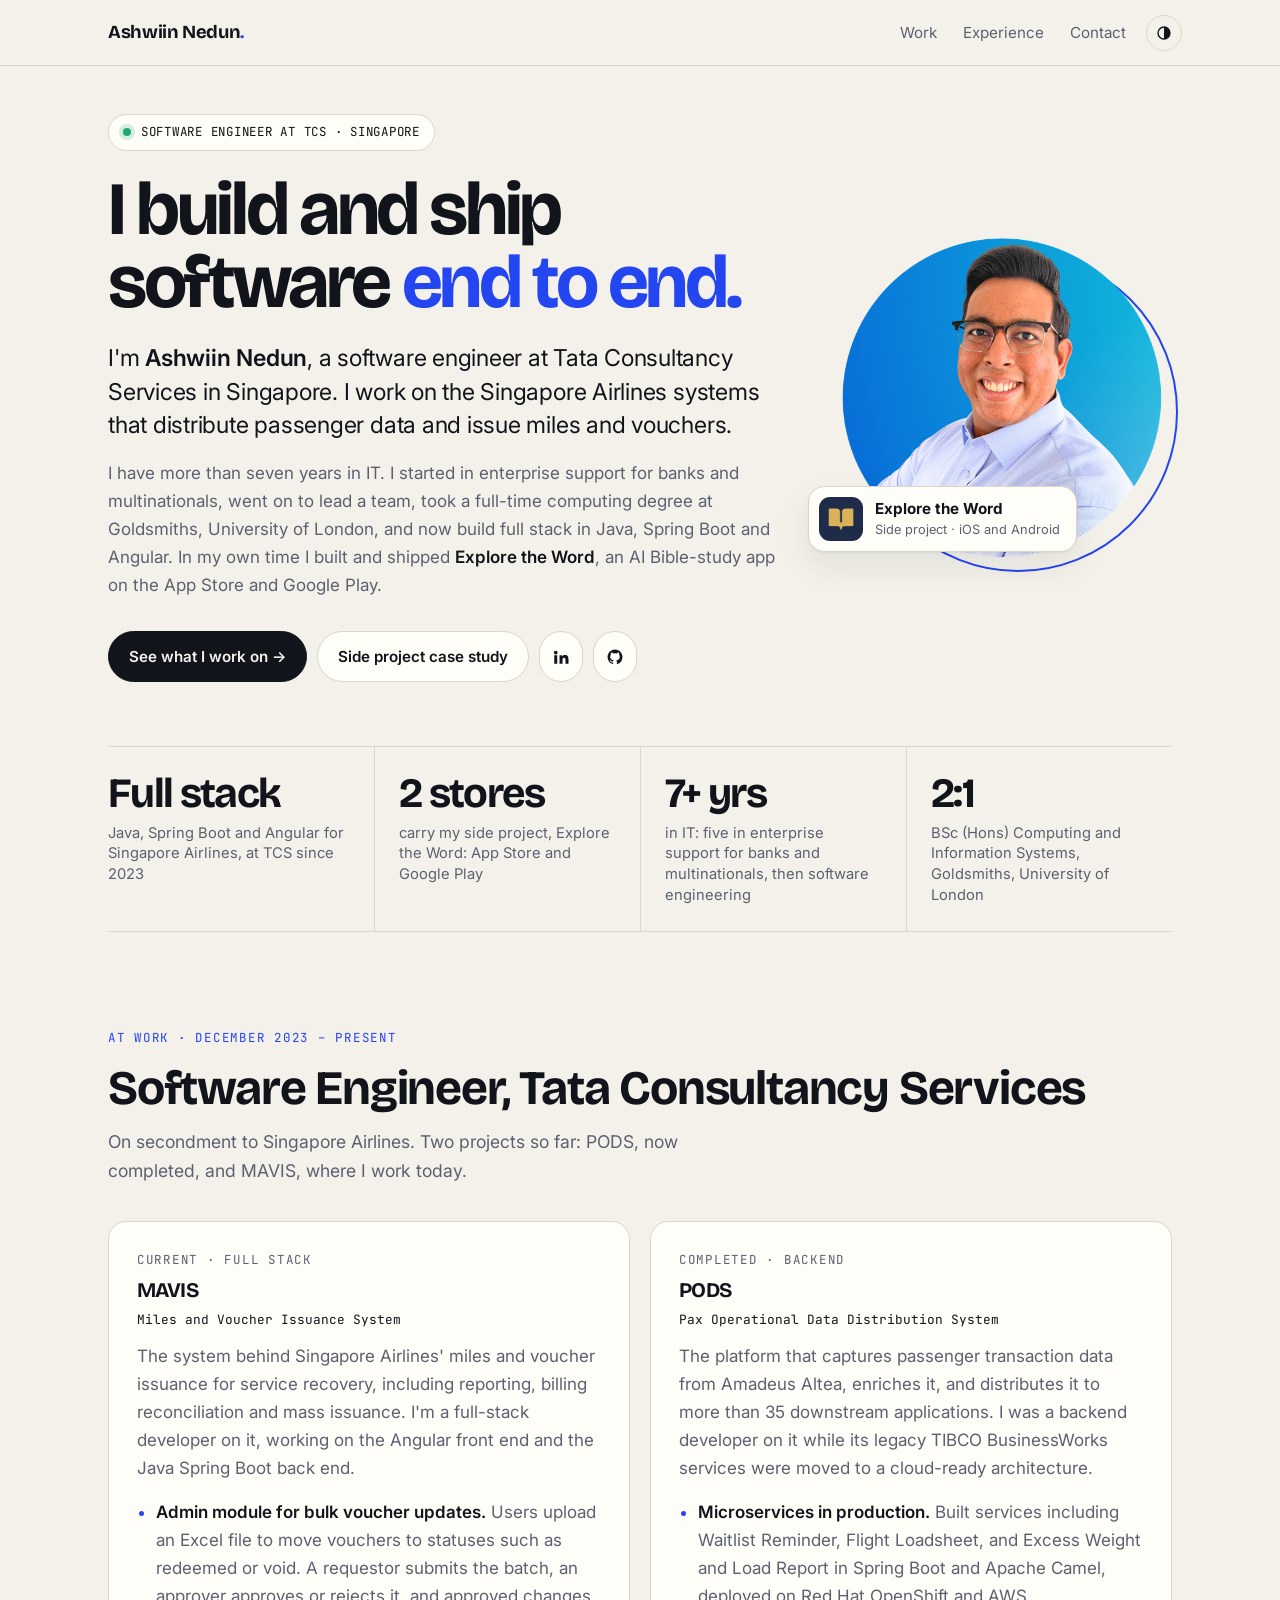
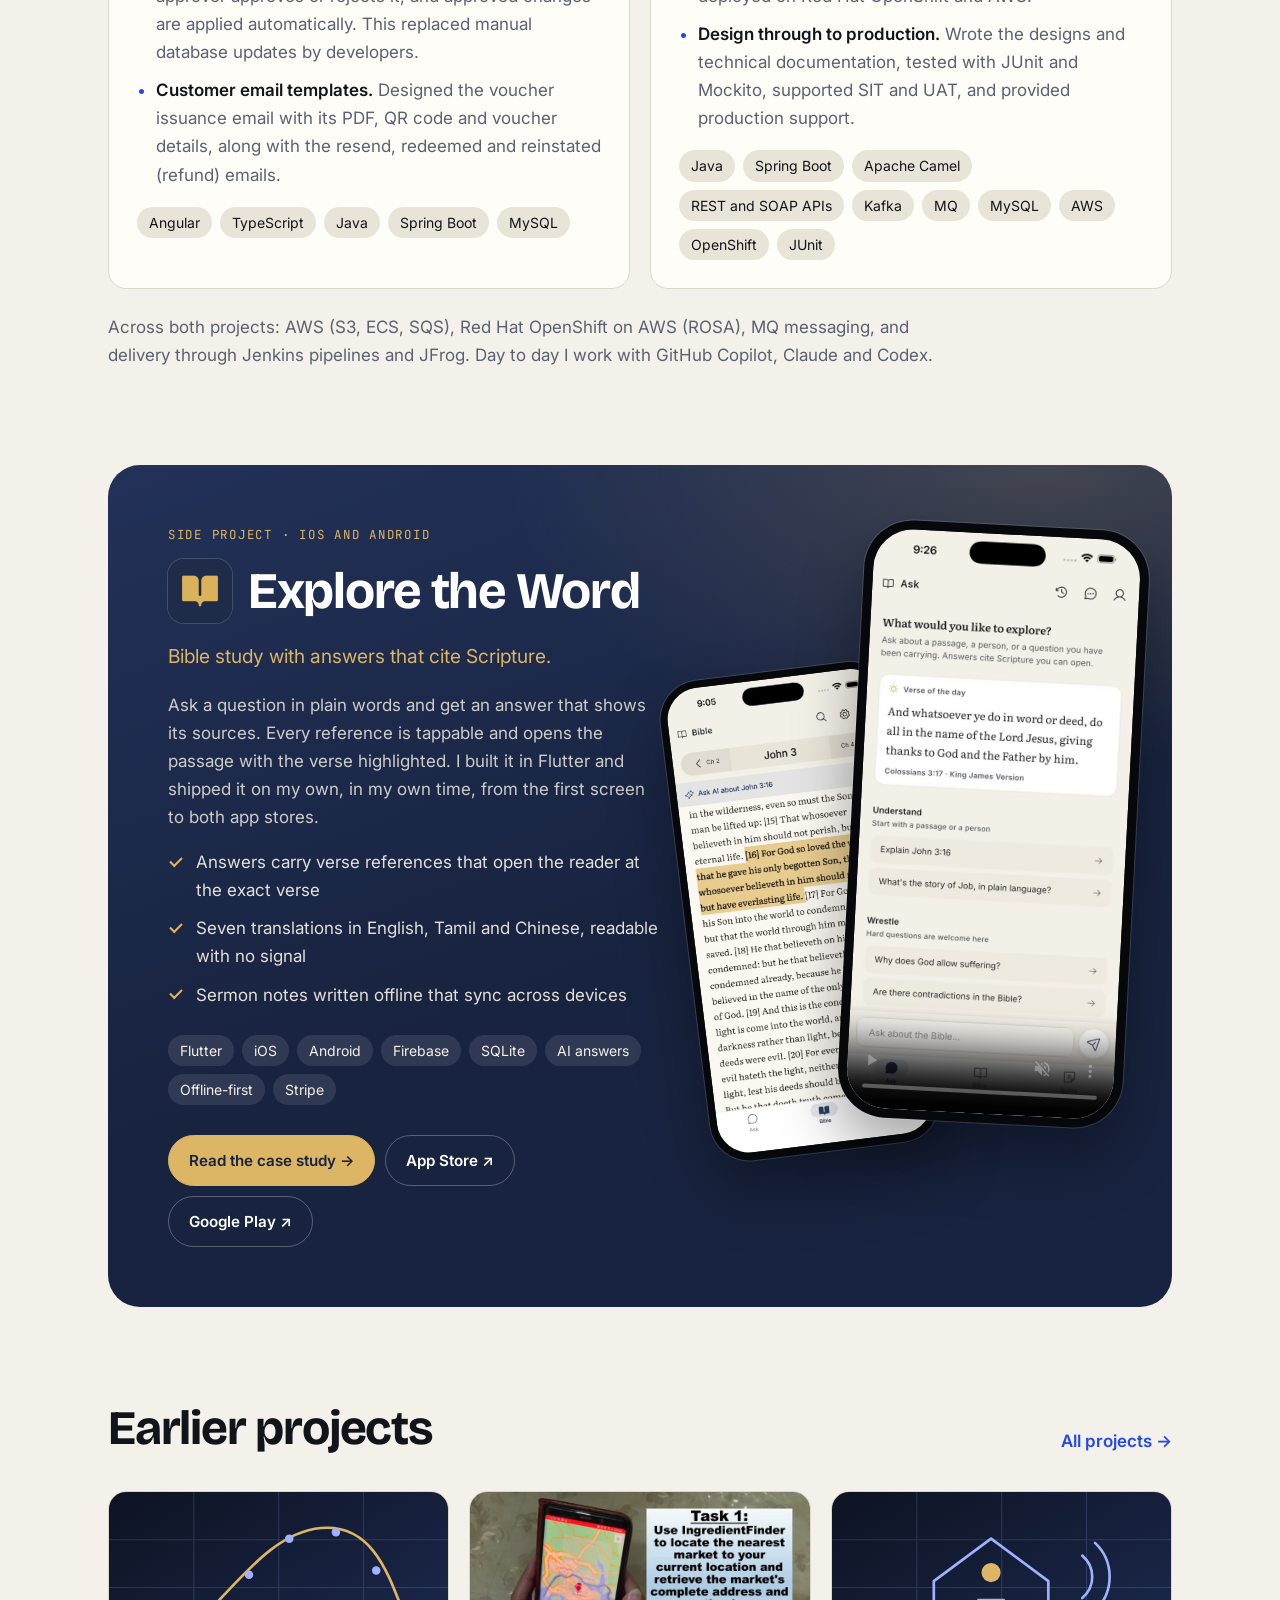
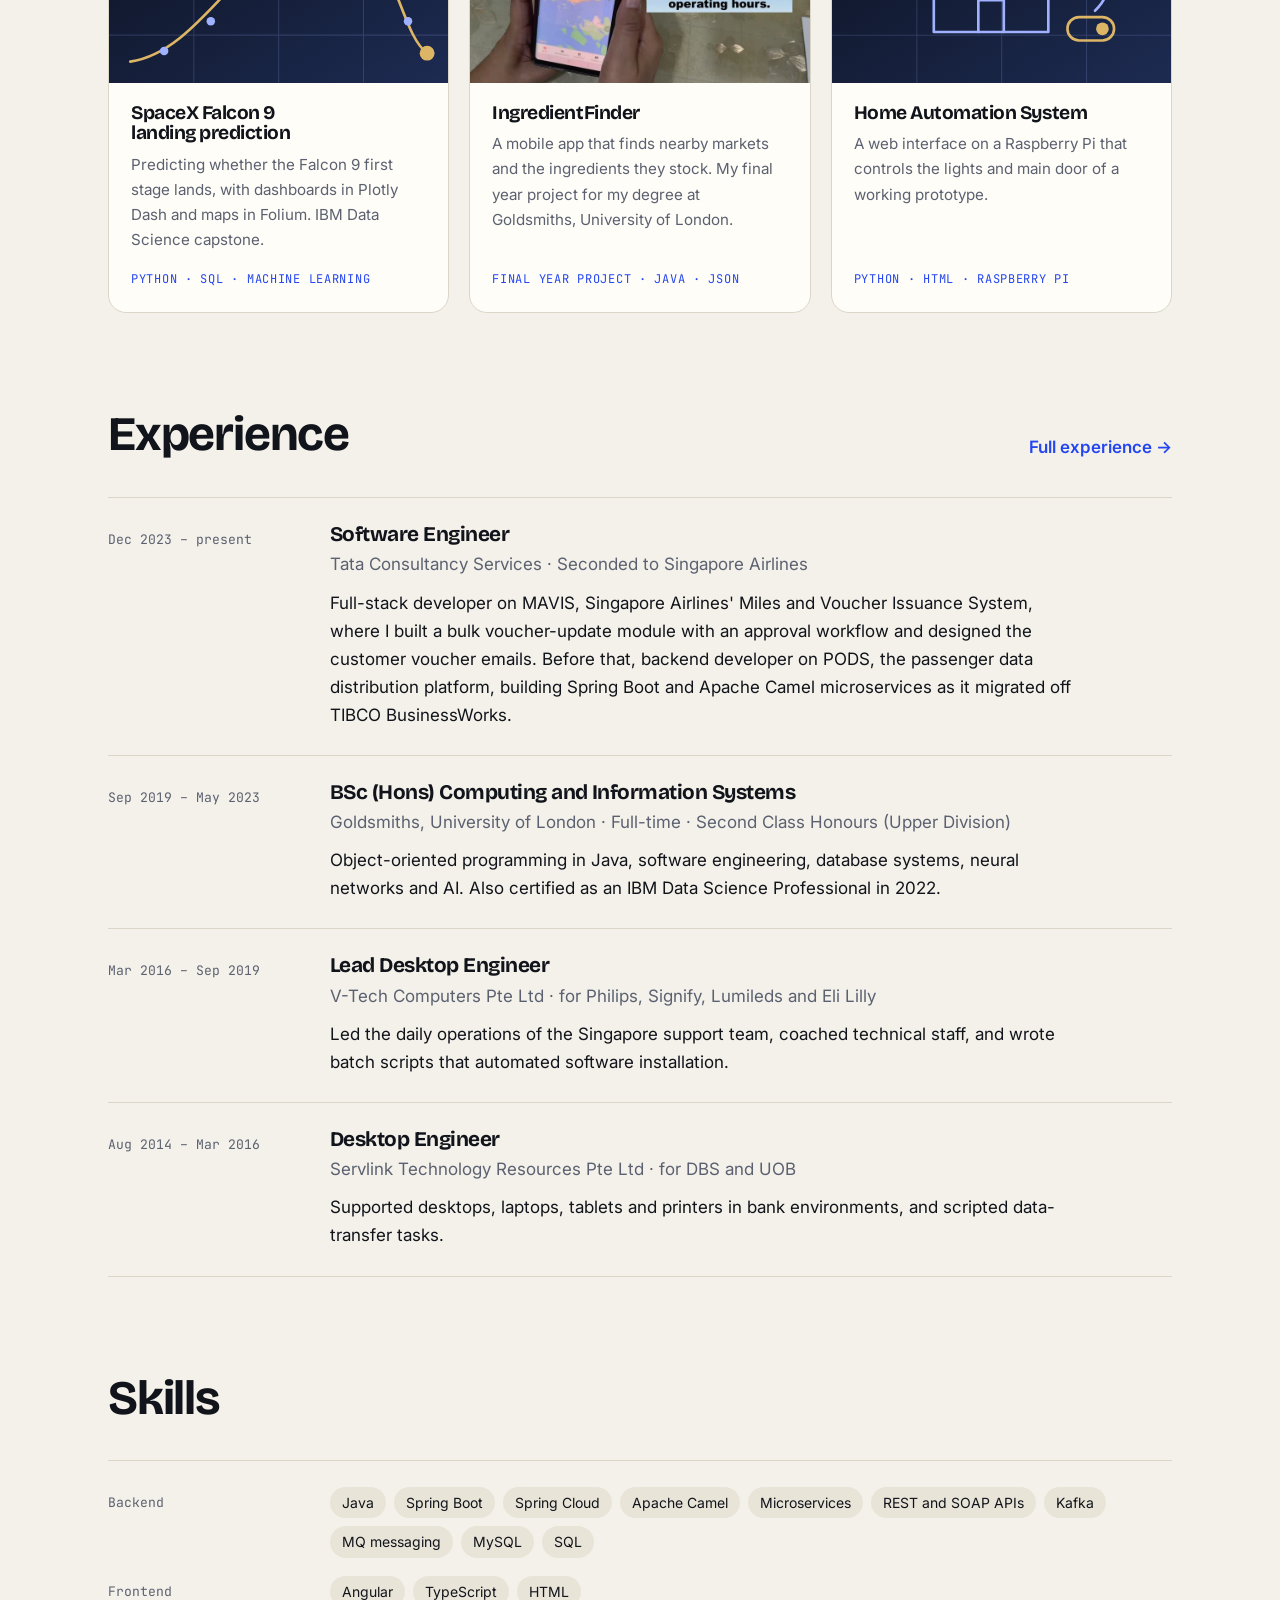
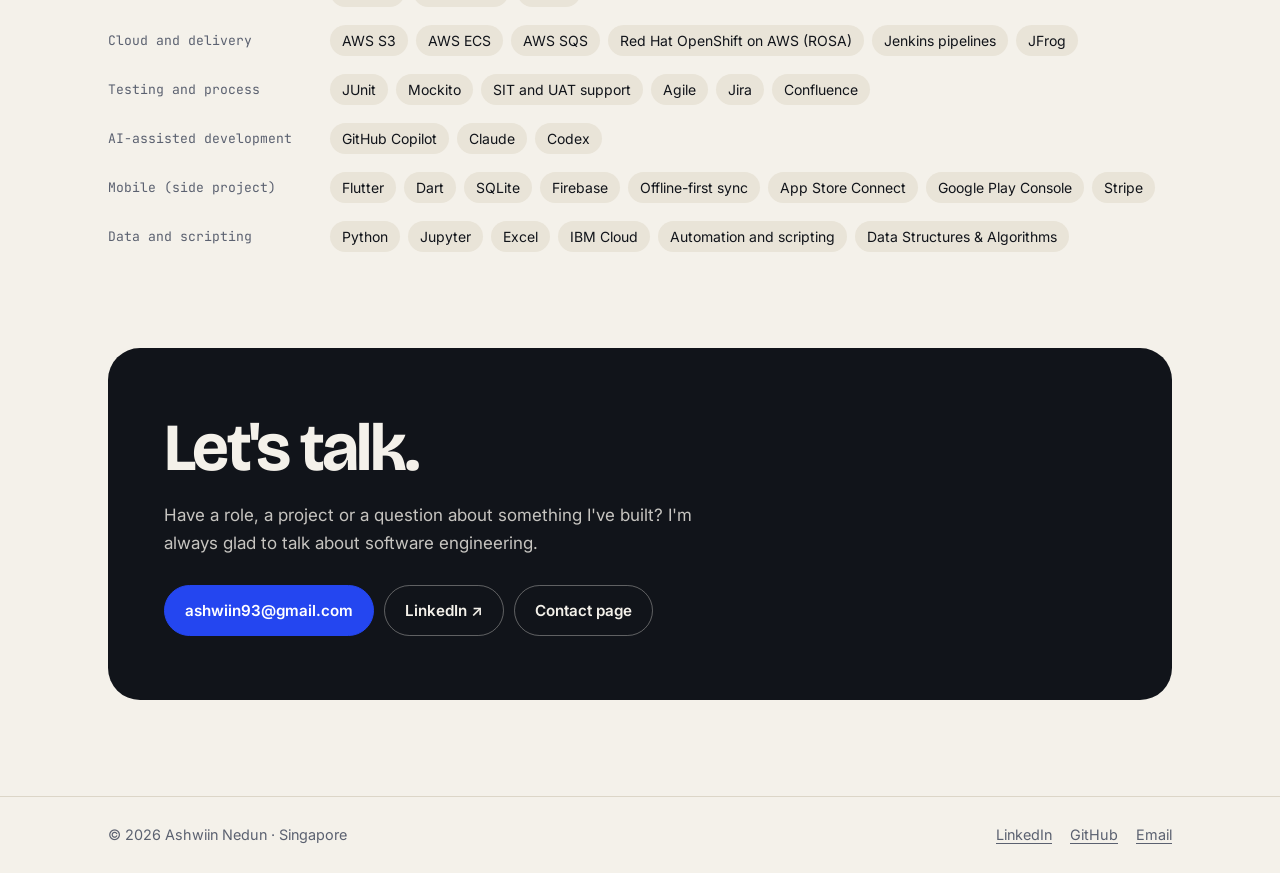
==== index.html @ ef8a7597 "Portfolio site for ashwiinnedun.com" ====
<!doctype html>
<html lang="en">
<head>
  <meta charset="utf-8">
  <meta name="viewport" content="width=device-width, initial-scale=1">
  <title>Ashwiin Nedun · Software Engineer in Singapore</title>
  <meta name="description" content="Ashwiin Nedun is a software engineer at Tata Consultancy Services building Java, Spring Boot and Angular systems for Singapore Airlines, and the creator of the Explore the Word app.">
  <link rel="canonical" href="https://www.ashwiinnedun.com/">
  <meta property="og:type" content="website">
  <meta property="og:site_name" content="Ashwiin Nedun">
  <meta property="og:title" content="Ashwiin Nedun · Software Engineer in Singapore">
  <meta property="og:description" content="Ashwiin Nedun is a software engineer at Tata Consultancy Services building Java, Spring Boot and Angular systems for Singapore Airlines, and the creator of the Explore the Word app.">
  <meta property="og:url" content="https://www.ashwiinnedun.com/">
  <meta property="og:image" content="https://www.ashwiinnedun.com/assets/ashwiin-nedun.png">
  <meta name="theme-color" content="#f4f1ea" media="(prefers-color-scheme: light)">
  <meta name="theme-color" content="#0c0e13" media="(prefers-color-scheme: dark)">
  <link rel="icon" href="/assets/favicon.svg" type="image/svg+xml">
  <script>try{var t=localStorage.getItem('theme');if(t)document.documentElement.dataset.theme=t}catch(e){}document.documentElement.classList.add('js')</script>
  <link rel="preconnect" href="https://fonts.googleapis.com">
  <link rel="preconnect" href="https://fonts.gstatic.com" crossorigin>
  <link href="https://fonts.googleapis.com/css2?family=Bricolage+Grotesque:opsz,wght@12..96,600;12..96,700&family=Inter:wght@400;500;600&family=JetBrains+Mono:wght@400;500&display=swap" rel="stylesheet">
  <link rel="stylesheet" href="/assets/style.css">
</head>
<body>
  <a class="skip" href="#main">Skip to main content</a>
  <header class="site-header">
    <div class="wrap bar">
      <a class="brand" href="/">Ashwiin Nedun<span>.</span></a>
      <nav class="site-nav" aria-label="Primary">
        <a href="/project-page/">Work</a>
        <a href="/experiences/">Experience</a>
        <a href="/contact/">Contact</a>
        <button class="theme" type="button" aria-label="Switch between light and dark theme"><svg viewBox="0 0 24 24" aria-hidden="true"><circle cx="12" cy="12" r="9" fill="none" stroke="currentColor" stroke-width="2"/><path d="M12 3a9 9 0 0 1 0 18z" fill="currentColor"/></svg></button>
      </nav>
    </div>
  </header>

  <main id="main">
    <section class="wrap hero">
      <div>
        <p class="status"><span class="dot"></span>Software Engineer at TCS · Singapore</p>
        <h1>I build and ship software <em>end to end.</em></h1>
        <p class="intro">I'm <strong>Ashwiin Nedun</strong>, a software engineer at Tata Consultancy Services in Singapore. I work on the Singapore Airlines systems that distribute passenger data and issue miles and vouchers.</p>
        <p class="intro-sub">I have more than seven years in IT. I started in enterprise support for banks and multinationals, went on to lead a team, took a full-time computing degree at Goldsmiths, University of London, and now build full stack in Java, Spring Boot and Angular. In my own time I built and shipped <strong>Explore the Word</strong>, an AI Bible-study app on the App Store and Google Play.</p>
        <div class="btn-row">
          <a class="btn primary" href="#work">See what I work on →</a>
          <a class="btn" href="/explore-the-word/">Side project case study</a>
          <a class="btn icon" href="https://www.linkedin.com/in/ashwiin-nedun/" rel="me noopener" aria-label="LinkedIn"><svg viewBox="0 0 24 24" fill="currentColor" aria-hidden="true"><path d="M4.98 3.5a2.5 2.5 0 1 1 0 5 2.5 2.5 0 0 1 0-5zM3 9.75h4v11.25H3V9.75zm6.5 0h3.8v1.6h.06c.53-1 1.83-1.9 3.76-1.9 4.02 0 4.88 2.5 4.88 5.9V21h-4v-5c0-1.3-.03-2.9-1.85-2.9-1.85 0-2.15 1.4-2.15 2.8V21h-4V9.75z"/></svg></a>
          <a class="btn icon" href="https://github.com/Ashwiin" rel="me noopener" aria-label="GitHub"><svg viewBox="0 0 24 24" fill="currentColor" aria-hidden="true"><path d="M12 2a10 10 0 0 0-3.16 19.49c.5.09.68-.22.68-.48v-1.7c-2.78.6-3.37-1.34-3.37-1.34-.46-1.16-1.11-1.47-1.11-1.47-.91-.62.07-.6.07-.6 1 .07 1.53 1.03 1.53 1.03.9 1.52 2.34 1.08 2.91.83.09-.65.35-1.09.63-1.34-2.22-.25-4.56-1.11-4.56-4.94 0-1.09.39-1.98 1.03-2.68-.1-.25-.45-1.27.1-2.64 0 0 .84-.27 2.75 1.02a9.5 9.5 0 0 1 5 0c1.91-1.29 2.75-1.02 2.75-1.02.55 1.37.2 2.39.1 2.64.64.7 1.03 1.59 1.03 2.68 0 3.84-2.34 4.68-4.57 4.93.36.31.68.92.68 1.85v2.75c0 .27.18.58.69.48A10 10 0 0 0 12 2z"/></svg></a>
        </div>
      </div>
      <div class="hero-art">
        <div class="ring"><img class="portrait" src="/assets/ashwiin-nedun.png" width="520" height="520" alt="Portrait of Ashwiin Nedun"></div>
        <a class="float-card" href="/explore-the-word/">
          <img src="/assets/etw/icon.jpg" width="256" height="256" alt="">
          <span><b>Explore the Word</b><small>Side project · iOS and Android</small></span>
        </a>
      </div>
    </section>

    <div class="wrap">
      <ul class="facts reveal">
        <li><b>Full stack</b><span>Java, Spring Boot and Angular for Singapore Airlines, at TCS since 2023</span></li>
        <li><b>2 stores</b><span>carry my side project, Explore the Word: App Store and Google Play</span></li>
        <li><b>7+ yrs</b><span>in IT: five in enterprise support for banks and multinationals, then software engineering</span></li>
        <li><b>2:1</b><span>BSc (Hons) Computing and Information Systems, Goldsmiths, University of London</span></li>
      </ul>
    </div>

    <section class="wrap section" id="work">
      <div class="section-head">
        <div>
          <p class="eyebrow">At work · December 2023 – present</p>
          <h2>Software Engineer, Tata Consultancy Services</h2>
          <p class="section-sub">On secondment to Singapore Airlines. Two projects so far: PODS, now completed, and MAVIS, where I work today.</p>
        </div>
      </div>
      <div class="decisions">
        <article class="decision reveal">
          <p class="eyebrow">Current · Full stack</p>
          <h3>MAVIS</h3>
          <p class="expand">Miles and Voucher Issuance System</p>
          <p>The system behind Singapore Airlines' miles and voucher issuance for service recovery, including reporting, billing reconciliation and mass issuance. I'm a full-stack developer on it, working on the Angular front end and the Java Spring Boot back end.</p>
          <ul class="built">
            <li><strong>Admin module for bulk voucher updates.</strong> Users upload an Excel file to move vouchers to statuses such as redeemed or void. A requestor submits the batch, an approver approves or rejects it, and approved changes are applied automatically. This replaced manual database updates by developers.</li>
            <li><strong>Customer email templates.</strong> Designed the voucher issuance email with its PDF, QR code and voucher details, along with the resend, redeemed and reinstated (refund) emails.</li>
          </ul>
          <ul class="chips"><li>Angular</li><li>TypeScript</li><li>Java</li><li>Spring Boot</li><li>MySQL</li></ul>
        </article>
        <article class="decision reveal">
          <p class="eyebrow">Completed · Backend</p>
          <h3>PODS</h3>
          <p class="expand">Pax Operational Data Distribution System</p>
          <p>The platform that captures passenger transaction data from Amadeus Altea, enriches it, and distributes it to more than 35 downstream applications. I was a backend developer on it while its legacy TIBCO BusinessWorks services were moved to a cloud-ready architecture.</p>
          <ul class="built">
            <li><strong>Microservices in production.</strong> Built services including Waitlist Reminder, Flight Loadsheet, and Excess Weight and Load Report in Spring Boot and Apache Camel, deployed on Red Hat OpenShift and AWS.</li>
            <li><strong>Design through to production.</strong> Wrote the designs and technical documentation, tested with JUnit and Mockito, supported SIT and UAT, and provided production support.</li>
          </ul>
          <ul class="chips"><li>Java</li><li>Spring Boot</li><li>Apache Camel</li><li>REST and SOAP APIs</li><li>Kafka</li><li>MQ</li><li>MySQL</li><li>AWS</li><li>OpenShift</li><li>JUnit</li></ul>
        </article>
      </div>
      <p class="work-note reveal">Across both projects: AWS (S3, ECS, SQS), Red Hat OpenShift on AWS (ROSA), MQ messaging, and delivery through Jenkins pipelines and JFrog. Day to day I work with GitHub Copilot, Claude and Codex.</p>
    </section>

    <section class="wrap section" id="featured">
      <div class="feature tall reveal">
        <div class="feature-copy">
          <p class="eyebrow">Side project · iOS and Android</p>
          <div class="app-id">
            <img src="/assets/etw/icon.jpg" width="256" height="256" alt="Explore the Word app icon">
            <h2>Explore the Word</h2>
          </div>
          <p class="tagline">Bible study with answers that cite Scripture.</p>
          <p>Ask a question in plain words and get an answer that shows its sources. Every reference is tappable and opens the passage with the verse highlighted. I built it in Flutter and shipped it on my own, in my own time, from the first screen to both app stores.</p>
          <ul class="ticks">
            <li>Answers carry verse references that open the reader at the exact verse</li>
            <li>Seven translations in English, Tamil and Chinese, readable with no signal</li>
            <li>Sermon notes written offline that sync across devices</li>
          </ul>
          <ul class="chips">
            <li>Flutter</li>
            <li>iOS</li>
            <li>Android</li>
            <li>Firebase</li>
            <li>SQLite</li>
            <li>AI answers</li>
            <li>Offline-first</li>
            <li>Stripe</li>
          </ul>
          <div class="btn-row">
            <a class="btn primary" href="/explore-the-word/">Read the case study →</a>
            <a class="btn" href="https://apps.apple.com/sg/app/explore-the-word/id6757080870" rel="noopener">App Store ↗</a>
            <a class="btn" href="https://play.google.com/store/apps/details?id=com.ashwiin.exploretheword" rel="noopener">Google Play ↗</a>
          </div>
        </div>
        <div class="phones">
          <div class="phone back"><img src="/assets/etw/screen-reader.webp" width="600" height="1304" loading="lazy" alt="The Bible reader open at John 3 with verse 16 highlighted"></div>
          <div class="phone front"><video data-auto muted loop playsinline preload="metadata" poster="/assets/etw/demo-poster.jpg" width="960" height="2086" aria-label="Screen recording: asking a question in Explore the Word and opening a cited verse"><source src="/assets/etw/app-demo.mp4" type="video/mp4"></video></div>
        </div>
      </div>
    </section>

    <section class="wrap section" id="projects">
      <div class="section-head">
        <h2>Earlier projects</h2>
        <a class="more" href="/project-page/">All projects →</a>
      </div>
      <div class="cards">
        <a class="card reveal" href="/project-page/#spacex-falcon-9">
          <div class="thumb plot">
            <svg viewBox="0 0 320 180" preserveAspectRatio="xMidYMid slice" aria-hidden="true">
              <g stroke="currentColor" stroke-opacity=".18"><path d="M0 45h320M0 90h320M0 135h320M80 0v180M160 0v180M240 0v180"/></g>
              <path d="M20 160C90 150 130 40 200 34s70 96 100 118" fill="none" stroke="#dcb565" stroke-width="2.5" stroke-linecap="round"/>
              <g fill="currentColor"><circle cx="52" cy="150" r="4"/><circle cx="96" cy="122" r="4"/><circle cx="132" cy="78" r="4"/><circle cx="170" cy="44" r="4"/><circle cx="214" cy="38" r="4"/><circle cx="252" cy="74" r="4"/><circle cx="282" cy="122" r="4"/></g>
              <circle cx="300" cy="152" r="7" fill="#dcb565"/>
            </svg>
          </div>
          <div class="card-body">
            <h3>SpaceX Falcon 9 landing prediction</h3>
            <p>Predicting whether the Falcon 9 first stage lands, with dashboards in Plotly Dash and maps in Folium. IBM Data Science capstone.</p>
            <span class="tags">Python · SQL · Machine learning</span>
          </div>
        </a>
        <a class="card reveal" href="/project-page/#ingredientfinder">
          <div class="thumb"><img src="/assets/projects/ingredientfinder.jpg" width="800" height="450" loading="lazy" alt="A hand holding a phone running IngredientFinder, showing a map with a market pin"></div>
          <div class="card-body">
            <h3>IngredientFinder</h3>
            <p>A mobile app that finds nearby markets and the ingredients they stock. My final year project for my degree at Goldsmiths, University of London.</p>
            <span class="tags">Final year project · Java · JSON</span>
          </div>
        </a>
        <a class="card reveal" href="/project-page/#home-automation">
          <div class="thumb plot">
            <svg viewBox="0 0 320 180" preserveAspectRatio="xMidYMid slice" aria-hidden="true">
              <g stroke="currentColor" stroke-opacity=".18"><path d="M0 45h320M0 90h320M0 135h320M80 0v180M160 0v180M240 0v180"/></g>
              <g fill="none" stroke="currentColor" stroke-width="2.5" stroke-linejoin="round" stroke-linecap="round">
                <path d="M96 132V84l54-40 54 40v48z"/>
                <path d="M138 132v-30h24v30"/>
                <path d="M236 60a26 26 0 0 1 0 40M248 48a44 44 0 0 1 0 64"/>
              </g>
              <circle cx="150" cy="76" r="9" fill="#dcb565"/>
              <rect x="222" y="118" width="44" height="22" rx="11" fill="none" stroke="#dcb565" stroke-width="2.5"/>
              <circle cx="255" cy="129" r="6" fill="#dcb565"/>
            </svg>
          </div>
          <div class="card-body">
            <h3>Home Automation System</h3>
            <p>A web interface on a Raspberry Pi that controls the lights and main door of a working prototype.</p>
            <span class="tags">Python · HTML · Raspberry Pi</span>
          </div>
        </a>
      </div>
    </section>

    <section class="wrap section" id="experience">
      <div class="section-head">
        <h2>Experience</h2>
        <a class="more" href="/experiences/">Full experience →</a>
      </div>
      <div class="timeline">
        <article class="row reveal">
          <p class="when">Dec 2023 – present</p>
          <div>
            <h3>Software Engineer</h3>
            <p class="org">Tata Consultancy Services · Seconded to Singapore Airlines</p>
            <p class="sum">Full-stack developer on MAVIS, Singapore Airlines' Miles and Voucher Issuance System, where I built a bulk voucher-update module with an approval workflow and designed the customer voucher emails. Before that, backend developer on PODS, the passenger data distribution platform, building Spring Boot and Apache Camel microservices as it migrated off TIBCO BusinessWorks.</p>
          </div>
        </article>
        <article class="row reveal">
          <p class="when">Sep 2019 – May 2023</p>
          <div>
            <h3>BSc (Hons) Computing and Information Systems</h3>
            <p class="org">Goldsmiths, University of London · Full-time · Second Class Honours (Upper Division)</p>
            <p class="sum">Object-oriented programming in Java, software engineering, database systems, neural networks and AI. Also certified as an IBM Data Science Professional in 2022.</p>
          </div>
        </article>
        <article class="row reveal">
          <p class="when">Mar 2016 – Sep 2019</p>
          <div>
            <h3>Lead Desktop Engineer</h3>
            <p class="org">V-Tech Computers Pte Ltd · for Philips, Signify, Lumileds and Eli Lilly</p>
            <p class="sum">Led the daily operations of the Singapore support team, coached technical staff, and wrote batch scripts that automated software installation.</p>
          </div>
        </article>
        <article class="row reveal">
          <p class="when">Aug 2014 – Mar 2016</p>
          <div>
            <h3>Desktop Engineer</h3>
            <p class="org">Servlink Technology Resources Pte Ltd · for DBS and UOB</p>
            <p class="sum">Supported desktops, laptops, tablets and printers in bank environments, and scripted data-transfer tasks.</p>
          </div>
        </article>
      </div>
    </section>

    <section class="wrap section" id="skills">
      <div class="section-head">
        <h2>Skills</h2>
      </div>
      <dl class="skill-rows reveal">
        <dt>Backend</dt>
        <dd><ul class="chips"><li>Java</li><li>Spring Boot</li><li>Spring Cloud</li><li>Apache Camel</li><li>Microservices</li><li>REST and SOAP APIs</li><li>Kafka</li><li>MQ messaging</li><li>MySQL</li><li>SQL</li></ul></dd>
        <dt>Frontend</dt>
        <dd><ul class="chips"><li>Angular</li><li>TypeScript</li><li>HTML</li></ul></dd>
        <dt>Cloud and delivery</dt>
        <dd><ul class="chips"><li>AWS S3</li><li>AWS ECS</li><li>AWS SQS</li><li>Red Hat OpenShift on AWS (ROSA)</li><li>Jenkins pipelines</li><li>JFrog</li></ul></dd>
        <dt>Testing and process</dt>
        <dd><ul class="chips"><li>JUnit</li><li>Mockito</li><li>SIT and UAT support</li><li>Agile</li><li>Jira</li><li>Confluence</li></ul></dd>
        <dt>AI-assisted development</dt>
        <dd><ul class="chips"><li>GitHub Copilot</li><li>Claude</li><li>Codex</li></ul></dd>
        <dt>Mobile (side project)</dt>
        <dd><ul class="chips"><li>Flutter</li><li>Dart</li><li>SQLite</li><li>Firebase</li><li>Offline-first sync</li><li>App Store Connect</li><li>Google Play Console</li><li>Stripe</li></ul></dd>
        <dt>Data and scripting</dt>
        <dd><ul class="chips"><li>Python</li><li>Jupyter</li><li>Excel</li><li>IBM Cloud</li><li>Automation and scripting</li><li>Data Structures &amp; Algorithms</li></ul></dd>
      </dl>
    </section>

    <div class="wrap">
      <section class="cta reveal">
        <h2>Let's talk.</h2>
        <p>Have a role, a project or a question about something I've built? I'm always glad to talk about software engineering.</p>
        <div class="btn-row">
          <a class="btn primary" href="mailto:ashwiin93@gmail.com">ashwiin93@gmail.com</a>
          <a class="btn" href="https://www.linkedin.com/in/ashwiin-nedun/" rel="me noopener">LinkedIn ↗</a>
          <a class="btn" href="/contact/">Contact page</a>
        </div>
      </section>
    </div>
  </main>

  <footer class="site-footer">
    <div class="wrap">
      <span>© 2026 Ashwiin Nedun · Singapore</span>
      <nav aria-label="Elsewhere">
        <a href="https://www.linkedin.com/in/ashwiin-nedun/" rel="me noopener">LinkedIn</a>
        <a href="https://github.com/Ashwiin" rel="me noopener">GitHub</a>
        <a href="mailto:ashwiin93@gmail.com">Email</a>
      </nav>
    </div>
  </footer>
  <script src="/assets/site.js" defer></script>
</body>
</html>
---- assets/style.css ----
/* Tokens ------------------------------------------------------------ */

:root {
  --bg: #f4f1ea;
  --surface: #fffdf8;
  --ink: #11141a;
  --muted: #5b6170;
  --line: #dcd6c8;
  --accent: #2446f0;
  --accent-ink: #ffffff;
  --chip: #e9e4d8;
  --shadow: 0 1px 2px rgba(17, 20, 26, 0.05), 0 14px 34px rgba(17, 20, 26, 0.08);
  --etw-navy: #18233f;
  --etw-navy-2: #223158;
  --etw-gold: #dcb565;
  --radius: 18px;
  --wrap: 1120px;
  --display: "Bricolage Grotesque", "Inter", system-ui, sans-serif;
  --sans: "Inter", system-ui, -apple-system, "Segoe UI", Roboto, sans-serif;
  --mono: "JetBrains Mono", ui-monospace, SFMono-Regular, Menlo, monospace;
  color-scheme: light;
}

@media (prefers-color-scheme: dark) {
  :root:not([data-theme="light"]) {
    --bg: #0c0e13;
    --surface: #151821;
    --ink: #f1eee6;
    --muted: #a0a6b4;
    --line: #262b38;
    --accent: #8fa2ff;
    --accent-ink: #0b0e17;
    --chip: #1c202b;
    --shadow: 0 0 0 1px rgba(255, 255, 255, 0.03);
    --etw-navy: #141d35;
    color-scheme: dark;
  }
}

:root[data-theme="dark"] {
  --bg: #0c0e13;
  --surface: #151821;
  --ink: #f1eee6;
  --muted: #a0a6b4;
  --line: #262b38;
  --accent: #8fa2ff;
  --accent-ink: #0b0e17;
  --chip: #1c202b;
  --shadow: 0 0 0 1px rgba(255, 255, 255, 0.03);
  --etw-navy: #141d35;
  color-scheme: dark;
}

/* Base -------------------------------------------------------------- */

*,
*::before,
*::after {
  box-sizing: border-box;
}

html {
  -webkit-text-size-adjust: 100%;
  scroll-behavior: smooth;
  scroll-padding-top: 88px;
}

body {
  margin: 0;
  background: var(--bg);
  color: var(--ink);
  font-family: var(--sans);
  font-size: 1.0625rem;
  line-height: 1.65;
  min-height: 100vh;
  display: flex;
  flex-direction: column;
  overflow-x: clip;
}

main {
  flex: 1;
}

img,
video {
  max-width: 100%;
  height: auto;
  display: block;
}

a {
  color: var(--accent);
  text-underline-offset: 3px;
}

:focus-visible {
  outline: 2px solid var(--accent);
  outline-offset: 3px;
  border-radius: 4px;
}

h1,
h2,
h3 {
  font-family: var(--display);
  line-height: 1.08;
  margin: 0;
  letter-spacing: -0.025em;
  text-wrap: balance;
}

p {
  margin: 0 0 1em;
}

ul {
  margin: 0;
}

.wrap {
  width: 100%;
  max-width: var(--wrap);
  margin: 0 auto;
  padding: 0 28px;
}

.skip {
  position: absolute;
  left: -9999px;
}

.skip:focus {
  left: 16px;
  top: 16px;
  z-index: 20;
  background: var(--surface);
  padding: 8px 12px;
  border-radius: 8px;
}

.eyebrow {
  font-family: var(--mono);
  font-size: 0.78rem;
  letter-spacing: 0.14em;
  text-transform: uppercase;
  color: var(--accent);
  margin: 0 0 14px;
}

.muted {
  color: var(--muted);
}

/* Header ------------------------------------------------------------ */

.site-header {
  position: sticky;
  top: 0;
  z-index: 10;
  background: color-mix(in srgb, var(--bg) 86%, transparent);
  backdrop-filter: blur(12px);
  -webkit-backdrop-filter: blur(12px);
  border-bottom: 1px solid var(--line);
}

.bar {
  display: flex;
  flex-wrap: wrap;
  align-items: center;
  justify-content: space-between;
  gap: 4px 24px;
  padding-top: 14px;
  padding-bottom: 14px;
}

.brand {
  font-family: var(--display);
  font-weight: 700;
  font-size: 1.15rem;
  letter-spacing: -0.02em;
  color: var(--ink);
  text-decoration: none;
}

.brand span {
  color: var(--accent);
}

.site-nav {
  display: flex;
  align-items: center;
  gap: 2px;
  margin: 0 -10px;
}

.site-nav a {
  padding: 6px 12px;
  border-radius: 999px;
  font-size: 0.95rem;
  color: var(--muted);
  text-decoration: none;
}

.site-nav a:hover {
  color: var(--ink);
  background: var(--chip);
}

.site-nav a[aria-current="page"] {
  color: var(--ink);
  font-weight: 600;
  background: var(--chip);
}

.theme {
  display: none;
  width: 36px;
  height: 36px;
  margin-left: 6px;
  border: 1px solid var(--line);
  border-radius: 50%;
  background: transparent;
  color: var(--ink);
  cursor: pointer;
  align-items: center;
  justify-content: center;
}

.js .theme {
  display: inline-flex;
}

.theme:hover {
  border-color: var(--accent);
}

.theme svg {
  width: 16px;
  height: 16px;
}

/* Buttons and chips -------------------------------------------------- */

.btn-row {
  display: flex;
  flex-wrap: wrap;
  gap: 10px;
}

.btn {
  display: inline-flex;
  align-items: center;
  gap: 8px;
  padding: 12px 20px;
  border-radius: 999px;
  border: 1px solid var(--line);
  background: var(--surface);
  color: var(--ink);
  font-weight: 600;
  font-size: 0.95rem;
  text-decoration: none;
  transition: transform 0.15s, border-color 0.15s, background 0.15s;
}

.btn:hover {
  border-color: var(--ink);
  transform: translateY(-2px);
}

.btn.primary {
  background: var(--ink);
  border-color: var(--ink);
  color: var(--bg);
}

.btn.primary:hover {
  background: var(--accent);
  border-color: var(--accent);
  color: var(--accent-ink);
}

.btn.icon {
  padding: 12px;
}

.btn svg {
  width: 18px;
  height: 18px;
  flex: none;
}

.chips {
  display: flex;
  flex-wrap: wrap;
  gap: 8px;
  list-style: none;
  padding: 0;
  margin: 0;
}

.chips li {
  background: var(--chip);
  border-radius: 999px;
  padding: 4px 12px;
  font-size: 0.875rem;
}

/* Reveal on scroll (only when JS is on) ------------------------------- */

.js .reveal {
  opacity: 0;
  transform: translateY(18px);
  transition: opacity 0.6s ease, transform 0.6s ease;
}

.js .reveal.in {
  opacity: 1;
  transform: none;
}

/* Phone frame ---------------------------------------------------------- */

.phone {
  --w: 250px;
  width: var(--w);
  flex: none;
  padding: calc(var(--w) * 0.032);
  border-radius: calc(var(--w) * 0.17);
  background: #07080b;
  box-shadow: 0 0 0 1px rgba(255, 255, 255, 0.14), 0 30px 60px rgba(0, 0, 0, 0.35);
}

.phone img,
.phone video {
  width: 100%;
  aspect-ratio: 990 / 2152;
  object-fit: cover;
  border-radius: calc(var(--w) * 0.14);
  background: #f4f1ea;
}

/* Home: hero ----------------------------------------------------------- */

.hero {
  display: grid;
  grid-template-columns: minmax(0, 1fr) 340px;
  gap: 56px;
  align-items: center;
  padding-top: 48px;
  padding-bottom: 64px;
}

.status {
  display: inline-flex;
  align-items: center;
  gap: 10px;
  font-family: var(--mono);
  font-size: 0.78rem;
  letter-spacing: 0.06em;
  text-transform: uppercase;
  padding: 7px 14px;
  border: 1px solid var(--line);
  border-radius: 999px;
  background: var(--surface);
  margin: 0 0 22px;
}

.status .dot {
  width: 8px;
  height: 8px;
  flex: none;
  border-radius: 50%;
  background: #1fa971;
  box-shadow: 0 0 0 4px rgba(31, 169, 113, 0.2);
}

.hero h1 {
  font-size: clamp(2.6rem, 6.6vw, 4.7rem);
  font-weight: 700;
  letter-spacing: -0.045em;
  line-height: 0.98;
  margin-bottom: 22px;
}

.hero h1 em {
  font-style: normal;
  color: var(--accent);
}

.lede {
  font-size: 1.15rem;
  color: var(--muted);
  max-width: 58ch;
  margin-bottom: 32px;
}

.lede strong {
  color: var(--ink);
  font-weight: 600;
}

.intro {
  font-size: clamp(1.2rem, 2.1vw, 1.45rem);
  line-height: 1.45;
  letter-spacing: -0.01em;
  max-width: 34em;
  margin-bottom: 16px;
}

.intro-sub {
  color: var(--muted);
  max-width: 62ch;
  margin-bottom: 32px;
}

.intro strong,
.intro-sub strong {
  color: var(--ink);
  font-weight: 600;
}

.hero-art {
  position: relative;
  justify-self: center;
  width: 320px;
  max-width: 100%;
}

.ring {
  position: relative;
}

.ring::before {
  content: "";
  position: absolute;
  inset: 0;
  border: 2px solid var(--accent);
  border-radius: 50%;
  transform: translate(16px, 14px);
}

.portrait {
  position: relative;
  width: 100%;
  border-radius: 50%;
}

.float-card {
  position: absolute;
  left: -34px;
  bottom: 6px;
  display: flex;
  align-items: center;
  gap: 12px;
  padding: 10px 16px 10px 10px;
  background: var(--surface);
  border: 1px solid var(--line);
  border-radius: 16px;
  box-shadow: var(--shadow);
  color: var(--ink);
  text-decoration: none;
  line-height: 1.25;
  white-space: nowrap;
  transition: transform 0.15s, border-color 0.15s;
}

.float-card:hover {
  transform: translateY(-3px);
  border-color: var(--accent);
}

.float-card img {
  width: 44px;
  height: 44px;
  border-radius: 11px;
}

.float-card b {
  display: block;
  font-size: 0.95rem;
}

.float-card small {
  color: var(--muted);
  font-size: 0.8rem;
}

/* Home: facts strip ------------------------------------------------------ */

.facts {
  display: grid;
  grid-template-columns: repeat(4, minmax(0, 1fr));
  border-top: 1px solid var(--line);
  border-bottom: 1px solid var(--line);
  list-style: none;
  padding: 0;
  margin: 0;
}

.facts li {
  padding: 26px 24px 26px 0;
}

.facts li + li {
  padding-left: 24px;
  border-left: 1px solid var(--line);
}

.facts b {
  display: block;
  font-family: var(--display);
  font-size: clamp(1.9rem, 4vw, 2.6rem);
  font-weight: 700;
  letter-spacing: -0.04em;
  line-height: 1;
  margin-bottom: 8px;
}

.facts span {
  color: var(--muted);
  font-size: 0.92rem;
  line-height: 1.4;
  display: block;
}

/* Sections --------------------------------------------------------------- */

.section {
  padding-top: 96px;
}

.section-head {
  display: flex;
  flex-wrap: wrap;
  align-items: flex-end;
  justify-content: space-between;
  gap: 12px 24px;
  margin-bottom: 36px;
}

.section-head h2 {
  font-size: clamp(1.9rem, 4.4vw, 3rem);
  font-weight: 700;
}

.section-sub {
  color: var(--muted);
  font-size: 1.1rem;
  margin: 12px 0 0;
  max-width: 60ch;
}

.work-note {
  color: var(--muted);
  margin: 24px 0 0;
  max-width: 78ch;
}

.decision .chips {
  margin-top: 18px;
}

.decision .built {
  padding-left: 1.1em;
  margin: 16px 0 0;
  color: var(--muted);
}

.decision .built li {
  margin-bottom: 10px;
}

.decision .built li::marker {
  color: var(--accent);
}

.decision .built strong {
  color: var(--ink);
  font-weight: 600;
}

.decision .expand {
  font-family: var(--mono);
  font-size: 0.8rem;
  color: var(--ink);
  margin: -4px 0 12px;
}

.more {
  font-weight: 600;
  text-decoration: none;
  white-space: nowrap;
}

.more:hover {
  text-decoration: underline;
}

/* Explore the Word panel --------------------------------------------------- */

.feature {
  position: relative;
  display: grid;
  grid-template-columns: minmax(0, 1.1fr) minmax(0, 0.9fr);
  gap: 40px;
  padding: 60px 60px 0;
  border-radius: 32px;
  overflow: hidden;
  color: #f5f1e6;
  background:
    radial-gradient(900px 500px at 88% 0%, rgba(220, 181, 101, 0.2), transparent 60%),
    linear-gradient(160deg, var(--etw-navy-2), var(--etw-navy) 55%);
}

.feature .eyebrow {
  color: var(--etw-gold);
}

.feature-copy {
  padding-bottom: 60px;
}

.app-id {
  display: flex;
  align-items: center;
  gap: 16px;
  margin-bottom: 18px;
}

.app-id img {
  width: 64px;
  height: 64px;
  border-radius: 16px;
  box-shadow: 0 0 0 1px rgba(255, 255, 255, 0.16);
}

.feature h2,
.feature h1 {
  font-size: clamp(2rem, 4.6vw, 3.2rem);
  font-weight: 700;
  color: #fff;
}

.feature .tagline {
  font-size: 1.2rem;
  color: var(--etw-gold);
  margin: 0 0 18px;
}

.feature p {
  color: rgba(245, 241, 230, 0.82);
  max-width: 54ch;
}

.ticks {
  list-style: none;
  padding: 0;
  margin: 0 0 26px;
}

.ticks li {
  position: relative;
  padding-left: 28px;
  margin-bottom: 10px;
  color: rgba(245, 241, 230, 0.92);
}

.ticks li::before {
  content: "";
  position: absolute;
  left: 2px;
  top: 0.5em;
  width: 12px;
  height: 7px;
  border-left: 2px solid var(--etw-gold);
  border-bottom: 2px solid var(--etw-gold);
  transform: rotate(-45deg);
}

.feature .chips {
  margin-bottom: 30px;
}

.feature .chips li {
  background: rgba(255, 255, 255, 0.1);
  color: #f5f1e6;
}

.feature .btn {
  background: transparent;
  border-color: rgba(255, 255, 255, 0.28);
  color: #fff;
}

.feature .btn:hover {
  border-color: #fff;
}

.feature .btn.primary {
  background: var(--etw-gold);
  border-color: var(--etw-gold);
  color: #18233f;
}

.feature .btn.primary:hover {
  background: #fff;
  border-color: #fff;
  color: #18233f;
}

.phones {
  display: flex;
  justify-content: center;
  align-items: flex-end;
  margin-bottom: -90px;
}

.feature.tall .phones {
  align-self: start;
  margin-bottom: -150px;
}

.phones .back {
  --w: 230px;
  margin-right: -60px;
  transform: rotate(-7deg) translateY(30px);
}

.phones .front {
  --w: 285px;
  position: relative;
  z-index: 1;
  transform: rotate(3deg);
}

/* Project cards ------------------------------------------------------------- */

.cards {
  display: grid;
  grid-template-columns: repeat(3, minmax(0, 1fr));
  gap: 20px;
}

.card {
  display: flex;
  flex-direction: column;
  background: var(--surface);
  border: 1px solid var(--line);
  border-radius: var(--radius);
  overflow: hidden;
  color: var(--ink);
  text-decoration: none;
  transition: transform 0.2s, border-color 0.2s, box-shadow 0.2s;
}

.card:hover {
  transform: translateY(-4px);
  border-color: var(--accent);
  box-shadow: var(--shadow);
}

.thumb {
  aspect-ratio: 16 / 9;
  background: var(--chip);
  overflow: hidden;
}

.thumb img {
  width: 100%;
  height: 100%;
  object-fit: cover;
  transition: transform 0.4s;
}

.card:hover .thumb img {
  transform: scale(1.04);
}

.thumb.plot {
  background: linear-gradient(150deg, #0d1322, #1d2b52);
  color: #9fb1ff;
}

.thumb.plot svg {
  width: 100%;
  height: 100%;
  display: block;
}

.card-body {
  display: flex;
  flex-direction: column;
  gap: 8px;
  padding: 20px 22px 22px;
  flex: 1;
}

.card h3 {
  font-size: 1.2rem;
  font-weight: 700;
}

.card p {
  color: var(--muted);
  font-size: 0.95rem;
  margin: 0;
}

.card .tags {
  margin-top: auto;
  padding-top: 10px;
  font-family: var(--mono);
  font-size: 0.75rem;
  letter-spacing: 0.06em;
  text-transform: uppercase;
  color: var(--accent);
}

/* Timeline ------------------------------------------------------------------- */

.timeline {
  border-top: 1px solid var(--line);
}

.row {
  display: grid;
  grid-template-columns: 190px minmax(0, 1fr);
  gap: 6px 32px;
  padding: 26px 0;
  border-bottom: 1px solid var(--line);
}

.row .when {
  font-family: var(--mono);
  font-size: 0.82rem;
  color: var(--muted);
  padding-top: 5px;
  margin: 0;
}

.row h3 {
  font-size: 1.3rem;
  font-weight: 700;
}

.row .org {
  color: var(--muted);
  margin: 4px 0 0;
}

.row .sum {
  margin: 10px 0 0;
  max-width: 68ch;
}

.row ul {
  padding-left: 1.1em;
  margin-top: 12px;
  max-width: 72ch;
}

.row li {
  margin-bottom: 6px;
}

.row li::marker,
.project li::marker,
.prose li::marker {
  color: var(--accent);
}

.skill-rows {
  display: grid;
  grid-template-columns: 190px minmax(0, 1fr);
  gap: 18px 32px;
  margin: 0;
  padding: 26px 0 0;
  border-top: 1px solid var(--line);
}

.skill-rows dt {
  font-family: var(--mono);
  font-size: 0.82rem;
  color: var(--muted);
  padding-top: 5px;
}

.skill-rows dd {
  margin: 0;
}

/* Contact call to action -------------------------------------------------------- */

.cta {
  margin-top: 96px;
  margin-bottom: 96px;
  padding: 64px 56px;
  border-radius: 32px;
  background: var(--ink);
  color: var(--bg);
}

.cta h2 {
  font-size: clamp(2.2rem, 6vw, 4.2rem);
  font-weight: 700;
  letter-spacing: -0.04em;
  margin-bottom: 16px;
}

.cta p {
  max-width: 52ch;
  opacity: 0.8;
  margin-bottom: 28px;
}

.cta .btn {
  background: transparent;
  color: var(--bg);
  border-color: color-mix(in srgb, var(--bg) 35%, transparent);
}

.cta .btn:hover {
  border-color: var(--bg);
}

.cta .btn.primary {
  background: var(--accent);
  border-color: var(--accent);
  color: var(--accent-ink);
}

/* Inner pages --------------------------------------------------------------------- */

.page-head {
  padding: 72px 0 8px;
}

.page-head h1 {
  font-size: clamp(2.5rem, 7vw, 4.4rem);
  font-weight: 700;
  letter-spacing: -0.04em;
}

.page-head p {
  color: var(--muted);
  font-size: 1.15rem;
  max-width: 60ch;
  margin: 18px 0 0;
}

.sub {
  padding-top: 64px;
}

.sub > h2 {
  font-size: 1.7rem;
  font-weight: 700;
  margin-bottom: 20px;
}

.last {
  padding-bottom: 96px;
}

/* Projects page */

.project {
  display: grid;
  grid-template-columns: minmax(0, 1fr) minmax(0, 1fr);
  gap: 22px 44px;
  padding: 52px 0;
  border-bottom: 1px solid var(--line);
}

.project:last-child {
  border-bottom: 0;
}

.project header {
  grid-column: 1 / -1;
}

.project h2 {
  font-size: clamp(1.6rem, 3.4vw, 2.2rem);
  font-weight: 700;
}

.project .lede {
  font-size: 1.05rem;
  margin: 10px 0 0;
}

.project h3 {
  font-family: var(--mono);
  font-size: 0.78rem;
  font-weight: 500;
  letter-spacing: 0.12em;
  text-transform: uppercase;
  color: var(--muted);
  margin: 22px 0 10px;
}

.project .body > h3:first-child {
  margin-top: 0;
}

.project .body > ul:not(.chips) {
  padding-left: 1.1em;
}

.project .body > ul:not(.chips) li {
  margin-bottom: 6px;
}

.project.no-media .body {
  grid-column: 1 / -1;
  max-width: 72ch;
}

.project .btn-row {
  margin-bottom: 24px;
}

.video {
  position: relative;
  aspect-ratio: 16 / 9;
  background: #000;
  border-radius: var(--radius);
  overflow: hidden;
  box-shadow: var(--shadow);
}

.video iframe {
  position: absolute;
  inset: 0;
  width: 100%;
  height: 100%;
  border: 0;
}

/* Case study */

.cs-top {
  margin-top: 40px;
}

.cs-top .phones {
  margin-bottom: -70px;
}

.meta {
  display: grid;
  grid-template-columns: repeat(4, minmax(0, 1fr));
  gap: 0;
  list-style: none;
  padding: 0;
  margin: 40px 0 0;
  border-top: 1px solid var(--line);
  border-bottom: 1px solid var(--line);
}

.meta li {
  padding: 20px 20px 20px 0;
}

.meta li + li {
  padding-left: 20px;
  border-left: 1px solid var(--line);
}

.meta span {
  display: block;
  font-family: var(--mono);
  font-size: 0.75rem;
  letter-spacing: 0.1em;
  text-transform: uppercase;
  color: var(--muted);
  margin-bottom: 4px;
}

.prose {
  max-width: 70ch;
}

.prose p {
  font-size: 1.1rem;
}

.prose ul {
  padding-left: 1.1em;
}

.prose li {
  margin-bottom: 8px;
}

.split {
  display: grid;
  grid-template-columns: auto minmax(0, 1fr);
  gap: 56px;
  align-items: center;
  padding: 44px 0;
  border-top: 1px solid var(--line);
}

.split.flip {
  grid-template-columns: minmax(0, 1fr) auto;
}

.split.flip .phone {
  order: 2;
}

.split .phone {
  --w: 240px;
  box-shadow: 0 0 0 1px rgba(255, 255, 255, 0.14), var(--shadow);
}

.split h3 {
  font-size: 1.6rem;
  font-weight: 700;
  margin-bottom: 12px;
}

.split p {
  color: var(--muted);
  max-width: 56ch;
}

.split ul {
  padding-left: 1.1em;
  max-width: 56ch;
}

.split li {
  margin-bottom: 6px;
}

.split li::marker {
  color: var(--accent);
}

.decisions {
  display: grid;
  grid-template-columns: repeat(2, minmax(0, 1fr));
  gap: 20px;
}

.decision {
  background: var(--surface);
  border: 1px solid var(--line);
  border-radius: var(--radius);
  padding: 28px;
}

.decision .eyebrow {
  margin-bottom: 10px;
}

.decision h3 {
  font-size: 1.3rem;
  font-weight: 700;
  margin-bottom: 10px;
}

.decision p {
  color: var(--muted);
  margin: 0;
}

.gallery {
  display: flex;
  gap: 22px;
  overflow-x: auto;
  scroll-snap-type: x proximity;
  padding: 8px 28px 28px;
  margin: 0 -28px;
  scrollbar-width: thin;
}

.gallery figure {
  margin: 0;
  scroll-snap-align: center;
}

.gallery .phone {
  --w: 220px;
  box-shadow: 0 0 0 1px rgba(255, 255, 255, 0.14), var(--shadow);
}

.gallery figcaption {
  text-align: center;
  color: var(--muted);
  font-size: 0.875rem;
  margin-top: 12px;
}

/* Contact page */

.contact-grid {
  display: grid;
  grid-template-columns: minmax(0, 1fr) minmax(0, 1fr);
  gap: 28px;
  padding: 44px 0 96px;
  align-items: stretch;
}

.panel {
  background: var(--surface);
  border: 1px solid var(--line);
  border-radius: var(--radius);
  padding: 26px;
}

.panel h2 {
  font-size: 1.3rem;
  font-weight: 700;
  margin-bottom: 16px;
}

.big-link {
  display: block;
  font-family: var(--display);
  font-size: clamp(1.3rem, 3.2vw, 1.8rem);
  font-weight: 700;
  letter-spacing: -0.02em;
  line-height: 1.2;
  color: var(--ink);
  text-decoration: none;
  overflow-wrap: anywhere;
  margin-bottom: 18px;
}

.big-link:hover {
  color: var(--accent);
}

.reasons {
  padding-left: 1.1em;
  margin: 0 0 24px;
}

.reasons li {
  margin-bottom: 10px;
}

.reasons li::marker {
  color: var(--accent);
}

.details {
  margin: 0;
}

.details div:last-child {
  border-bottom: 0;
  padding-bottom: 0;
}

.details div {
  display: flex;
  justify-content: space-between;
  gap: 16px;
  padding: 11px 0;
  border-bottom: 1px solid var(--line);
}

.details dt {
  font-family: var(--mono);
  font-size: 0.75rem;
  letter-spacing: 0.1em;
  text-transform: uppercase;
  color: var(--muted);
  padding-top: 4px;
}

.details dd {
  margin: 0;
  text-align: right;
  overflow-wrap: anywhere;
}


/* Footer -------------------------------------------------------------------------- */

.site-footer {
  border-top: 1px solid var(--line);
  color: var(--muted);
  font-size: 0.9rem;
}

.site-footer .wrap {
  display: flex;
  flex-wrap: wrap;
  justify-content: space-between;
  gap: 8px 24px;
  padding-top: 26px;
  padding-bottom: 26px;
}

.site-footer a {
  color: var(--muted);
}

.site-footer nav {
  display: flex;
  gap: 18px;
}

.lost {
  padding: 140px 0;
  text-align: center;
}

.lost h1 {
  font-size: clamp(2.4rem, 7vw, 4rem);
  margin-bottom: 12px;
}

.lost p {
  color: var(--muted);
}

/* Responsive ---------------------------------------------------------------------- */

@media (max-width: 980px) {
  .hero {
    grid-template-columns: 1fr;
    gap: 44px;
    padding-top: 56px;
  }

  .hero-art {
    order: -1;
    justify-self: start;
    width: auto;
    display: flex;
    flex-wrap: wrap;
    align-items: center;
    gap: 20px 36px;
  }

  .ring {
    width: 170px;
  }

  .ring::before {
    transform: translate(10px, 9px);
  }

  .float-card {
    position: static;
  }

  .feature {
    grid-template-columns: 1fr;
    padding: 44px 32px 0;
    gap: 8px;
  }

  .feature-copy {
    padding-bottom: 36px;
  }

  .cards {
    grid-template-columns: repeat(2, minmax(0, 1fr));
  }

  .project,
  .contact-grid,
  .decisions {
    grid-template-columns: 1fr;
  }

  .split,
  .split.flip {
    grid-template-columns: 1fr;
    gap: 28px;
    justify-items: start;
  }

  .split.flip .phone {
    order: 0;
  }

  .facts,
  .meta {
    grid-template-columns: repeat(2, minmax(0, 1fr));
  }

  .facts li:nth-child(3),
  .meta li:nth-child(3) {
    padding-left: 0;
    border-left: 0;
  }

  .facts li:nth-child(n + 3),
  .meta li:nth-child(n + 3) {
    border-top: 1px solid var(--line);
  }

  .section {
    padding-top: 72px;
  }

  .cta {
    padding: 44px 32px;
    margin-top: 72px;
    margin-bottom: 72px;
  }
}

@media (max-width: 640px) {
  .wrap {
    padding-left: 20px;
    padding-right: 20px;
  }

  .gallery {
    padding: 8px 20px 24px;
    margin: 0 -20px;
  }

  .cards {
    grid-template-columns: 1fr;
  }

  .row,
  .skill-rows {
    grid-template-columns: 1fr;
    gap: 4px;
  }

  .skill-rows dd {
    margin-bottom: 12px;
  }

  .ring {
    width: 130px;
  }

  .feature {
    border-radius: 24px;
    padding: 36px 22px 0;
  }

  .phones .back {
    --w: 150px;
    margin-right: -40px;
  }

  .phones .front {
    --w: 190px;
  }

  .site-nav a {
    padding: 6px 9px;
    font-size: 0.9rem;
  }

  .cta {
    border-radius: 24px;
    padding: 36px 24px;
  }

  .facts li,
  .facts li + li,
  .meta li,
  .meta li + li {
    padding: 18px 12px 18px 0;
  }

  .facts li:nth-child(even),
  .meta li:nth-child(even) {
    padding-left: 16px;
  }
}

@media (prefers-reduced-motion: reduce) {
  html {
    scroll-behavior: auto;
  }

  .btn,
  .card,
  .float-card,
  .thumb img {
    transition: none;
  }

  .js .reveal {
    opacity: 1;
    transform: none;
    transition: none;
  }
}

@media print {
  .js .reveal {
    opacity: 1;
    transform: none;
  }
}
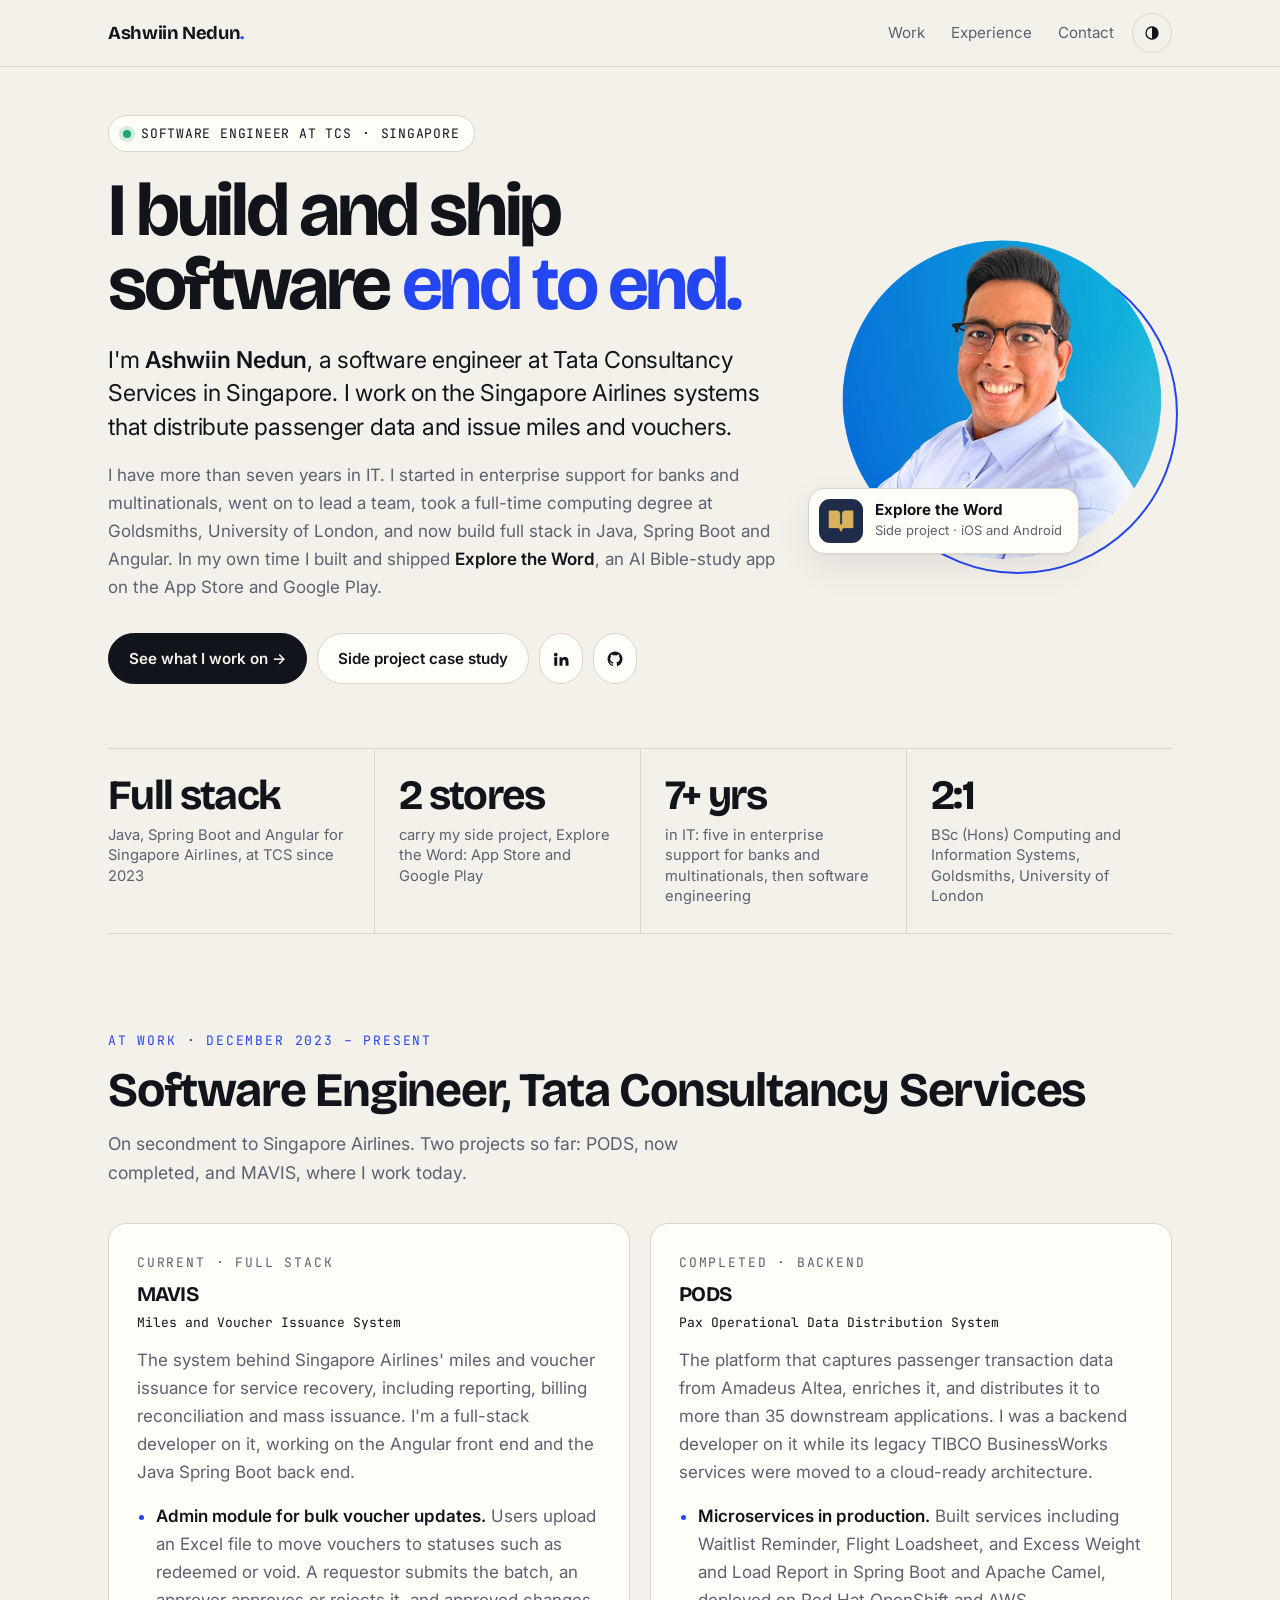
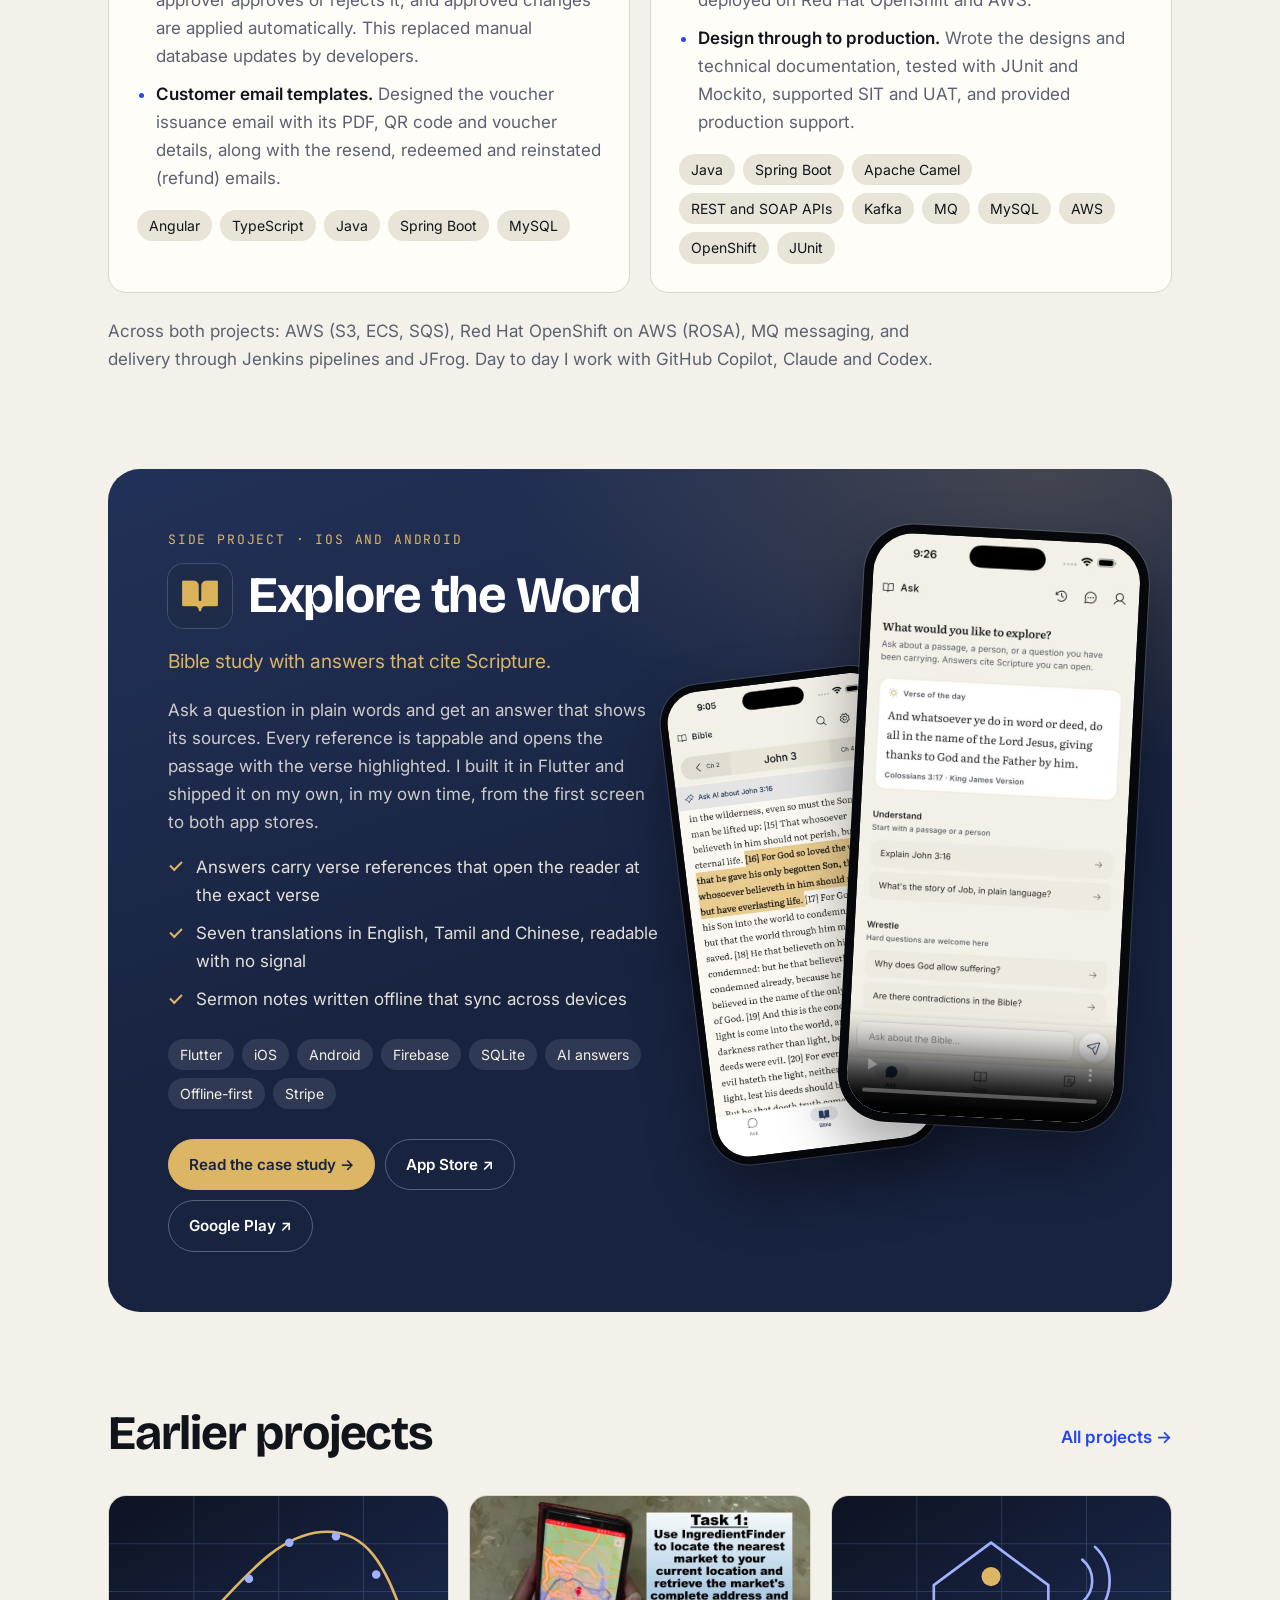
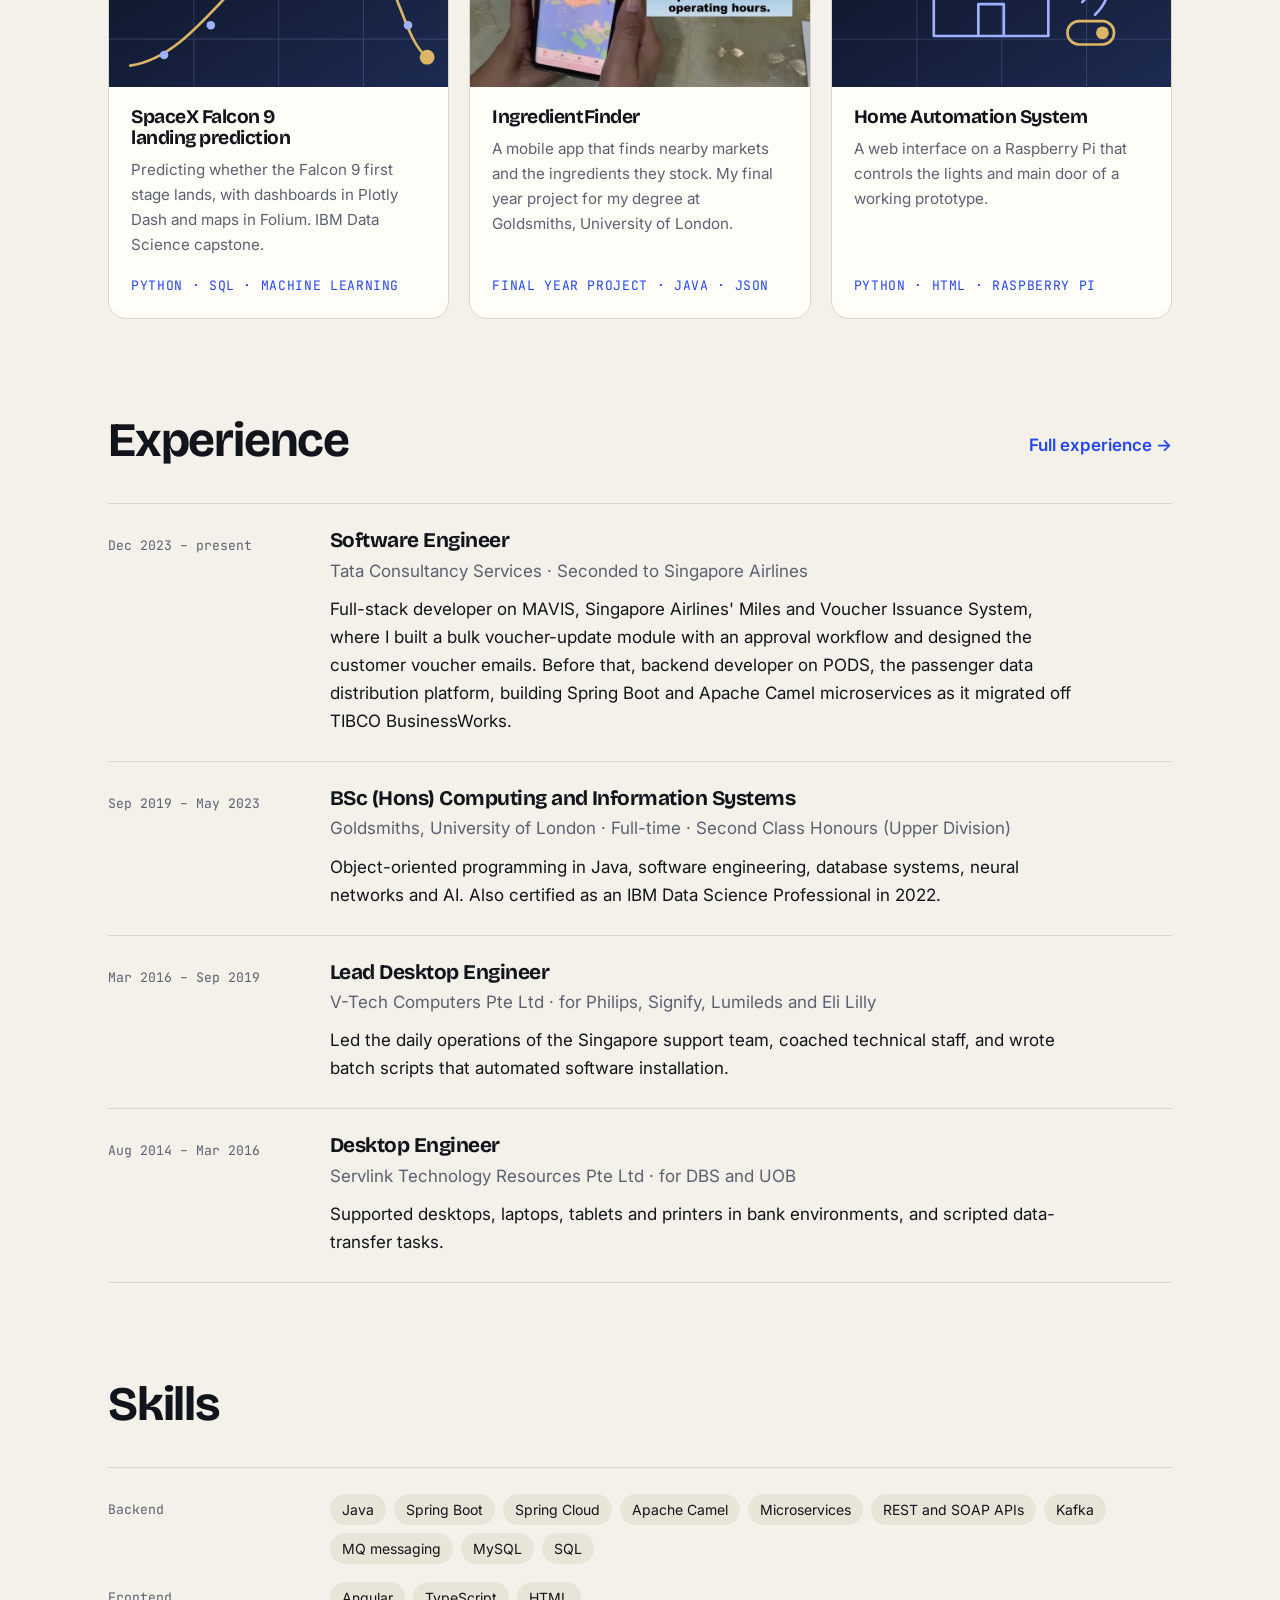
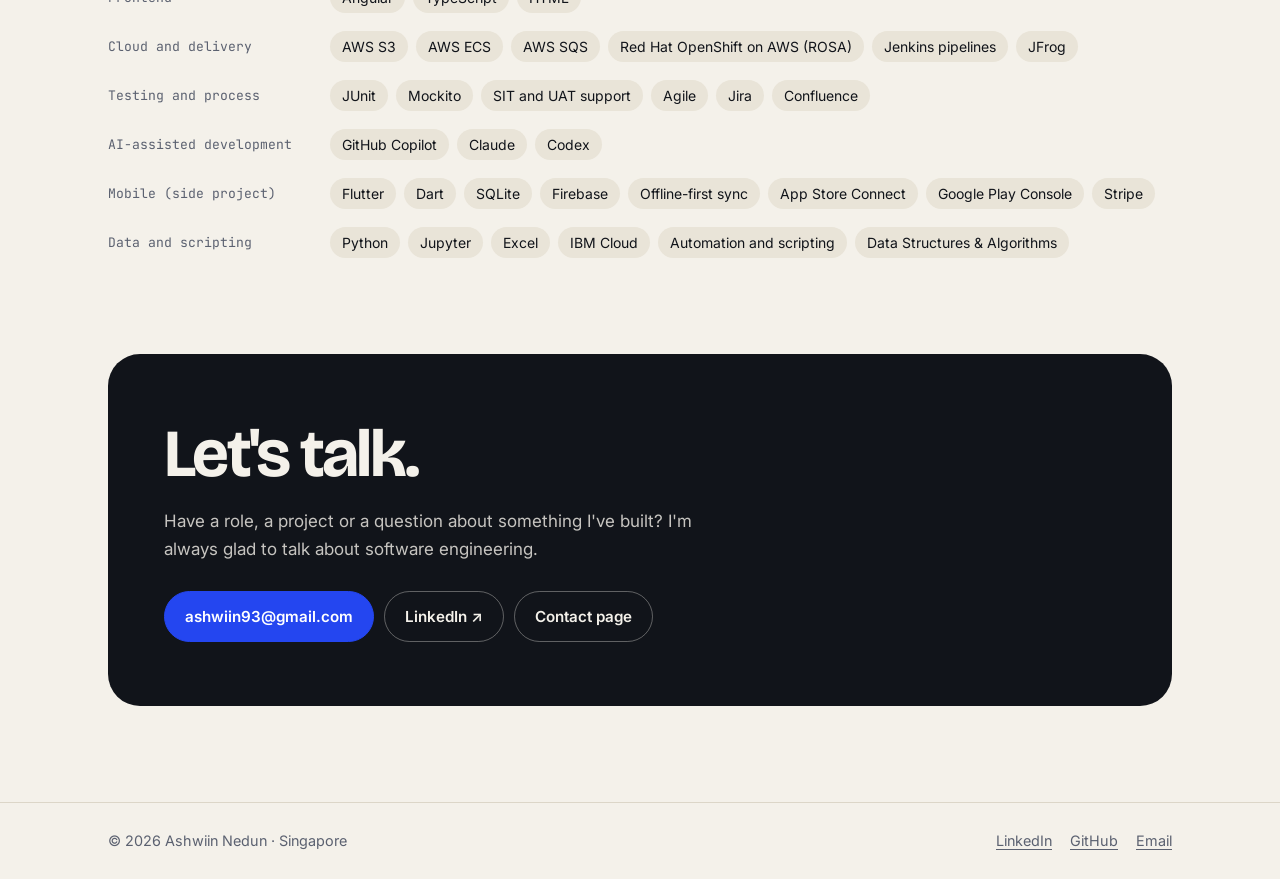
==== commit f951fac5: "Improve the phone layout and add share images On phones the page links move to a floating bar at the" ====
--- a/index.html
+++ b/index.html
@@ -11,15 +11,35 @@
   <meta property="og:title" content="Ashwiin Nedun · Software Engineer in Singapore">
   <meta property="og:description" content="Ashwiin Nedun is a software engineer at Tata Consultancy Services building Java, Spring Boot and Angular systems for Singapore Airlines, and the creator of the Explore the Word app.">
   <meta property="og:url" content="https://www.ashwiinnedun.com/">
-  <meta property="og:image" content="https://www.ashwiinnedun.com/assets/ashwiin-nedun.png">
+  <meta property="og:image" content="https://www.ashwiinnedun.com/assets/og.jpg">
+  <meta property="og:image:width" content="1200">
+  <meta property="og:image:height" content="630">
+  <meta property="og:image:alt" content="Ashwiin Nedun, software engineer in Singapore: I build and ship software end to end.">
+  <meta name="twitter:card" content="summary_large_image">
   <meta name="theme-color" content="#f4f1ea" media="(prefers-color-scheme: light)">
   <meta name="theme-color" content="#0c0e13" media="(prefers-color-scheme: dark)">
   <link rel="icon" href="/assets/favicon.svg" type="image/svg+xml">
+  <link rel="apple-touch-icon" href="/assets/apple-touch-icon.png">
   <script>try{var t=localStorage.getItem('theme');if(t)document.documentElement.dataset.theme=t}catch(e){}document.documentElement.classList.add('js')</script>
   <link rel="preconnect" href="https://fonts.googleapis.com">
   <link rel="preconnect" href="https://fonts.gstatic.com" crossorigin>
   <link href="https://fonts.googleapis.com/css2?family=Bricolage+Grotesque:opsz,wght@12..96,600;12..96,700&family=Inter:wght@400;500;600&family=JetBrains+Mono:wght@400;500&display=swap" rel="stylesheet">
   <link rel="stylesheet" href="/assets/style.css">
+  <script type="application/ld+json">
+  {
+    "@context": "https://schema.org",
+    "@type": "Person",
+    "name": "Ashwiin Nedun",
+    "url": "https://www.ashwiinnedun.com/",
+    "image": "https://www.ashwiinnedun.com/assets/ashwiin-nedun.png",
+    "jobTitle": "Software Engineer",
+    "worksFor": { "@type": "Organization", "name": "Tata Consultancy Services" },
+    "alumniOf": { "@type": "CollegeOrUniversity", "name": "Goldsmiths, University of London" },
+    "address": { "@type": "PostalAddress", "addressCountry": "SG" },
+    "knowsAbout": ["Java", "Spring Boot", "Angular", "TypeScript", "Microservices", "AWS", "Flutter"],
+    "sameAs": ["https://www.linkedin.com/in/ashwiin-nedun/", "https://github.com/Ashwiin"]
+  }
+  </script>
 </head>
 <body>
   <a class="skip" href="#main">Skip to main content</a>
@@ -27,18 +47,19 @@
     <div class="wrap bar">
       <a class="brand" href="/">Ashwiin Nedun<span>.</span></a>
       <nav class="site-nav" aria-label="Primary">
+        <a class="nav-home" href="/" aria-current="page">Home</a>
         <a href="/project-page/">Work</a>
         <a href="/experiences/">Experience</a>
         <a href="/contact/">Contact</a>
-        <button class="theme" type="button" aria-label="Switch between light and dark theme"><svg viewBox="0 0 24 24" aria-hidden="true"><circle cx="12" cy="12" r="9" fill="none" stroke="currentColor" stroke-width="2"/><path d="M12 3a9 9 0 0 1 0 18z" fill="currentColor"/></svg></button>
       </nav>
+      <button class="theme" type="button" aria-label="Switch between light and dark theme"><svg viewBox="0 0 24 24" aria-hidden="true"><circle cx="12" cy="12" r="9" fill="none" stroke="currentColor" stroke-width="2"/><path d="M12 3a9 9 0 0 1 0 18z" fill="currentColor"/></svg></button>
     </div>
   </header>
 
   <main id="main">
     <section class="wrap hero">
-      <div>
-        <p class="status"><span class="dot"></span>Software Engineer at TCS · Singapore</p>
+      <div class="hero-copy">
+        <p class="status"><span class="dot"></span><span class="role">Software Engineer at TCS</span><span class="sep" aria-hidden="true">·</span><span class="place">Singapore</span></p>
         <h1>I build and ship software <em>end to end.</em></h1>
         <p class="intro">I'm <strong>Ashwiin Nedun</strong>, a software engineer at Tata Consultancy Services in Singapore. I work on the Singapore Airlines systems that distribute passenger data and issue miles and vouchers.</p>
         <p class="intro-sub">I have more than seven years in IT. I started in enterprise support for banks and multinationals, went on to lead a team, took a full-time computing degree at Goldsmiths, University of London, and now build full stack in Java, Spring Boot and Angular. In my own time I built and shipped <strong>Explore the Word</strong>, an AI Bible-study app on the App Store and Google Play.</p>
@@ -50,7 +71,7 @@
         </div>
       </div>
       <div class="hero-art">
-        <div class="ring"><img class="portrait" src="/assets/ashwiin-nedun.png" width="520" height="520" alt="Portrait of Ashwiin Nedun"></div>
+        <div class="ring"><img class="portrait" src="/assets/ashwiin-nedun.webp" width="520" height="520" fetchpriority="high" alt="Portrait of Ashwiin Nedun"></div>
         <a class="float-card" href="/explore-the-word/">
           <img src="/assets/etw/icon.jpg" width="256" height="256" alt="">
           <span><b>Explore the Word</b><small>Side project · iOS and Android</small></span>
@@ -197,7 +218,7 @@
         <h2>Experience</h2>
         <a class="more" href="/experiences/">Full experience →</a>
       </div>
-      <div class="timeline">
+      <div class="timeline brief">
         <article class="row reveal">
           <p class="when">Dec 2023 – present</p>
           <div>
--- a/assets/style.css
+++ b/assets/style.css
@@ -61,6 +61,7 @@
 
 html {
   -webkit-text-size-adjust: 100%;
+  -webkit-tap-highlight-color: transparent;
   scroll-behavior: smooth;
   scroll-padding-top: 88px;
 }
@@ -141,7 +142,7 @@
 
 .eyebrow {
   font-family: var(--mono);
-  font-size: 0.78rem;
+  font-size: 0.8125rem;
   letter-spacing: 0.14em;
   text-transform: uppercase;
   color: var(--accent);
@@ -169,12 +170,15 @@
   flex-wrap: wrap;
   align-items: center;
   justify-content: space-between;
-  gap: 4px 24px;
-  padding-top: 14px;
-  padding-bottom: 14px;
+  gap: 4px 6px;
+  padding-top: 11px;
+  padding-bottom: 11px;
 }
 
 .brand {
+  display: inline-flex;
+  align-items: center;
+  min-height: 44px;
   font-family: var(--display);
   font-weight: 700;
   font-size: 1.15rem;
@@ -191,7 +195,11 @@
   display: flex;
   align-items: center;
   gap: 2px;
-  margin: 0 -10px;
+  margin-left: auto;
+}
+
+.site-nav .nav-home {
+  display: none;
 }
 
 .site-nav a {
@@ -215,9 +223,9 @@
 
 .theme {
   display: none;
-  width: 36px;
-  height: 36px;
-  margin-left: 6px;
+  width: 40px;
+  height: 40px;
+  flex: none;
   border: 1px solid var(--line);
   border-radius: 50%;
   background: transparent;
@@ -265,7 +273,31 @@
 
 .btn:hover {
   border-color: var(--ink);
-  transform: translateY(-2px);
+}
+
+.btn:active,
+.card:active,
+.float-card:active {
+  transform: scale(0.98);
+}
+
+@media (hover: hover) {
+  .btn:hover {
+    transform: translateY(-2px);
+  }
+
+  .card:hover {
+    transform: translateY(-4px);
+    box-shadow: var(--shadow);
+  }
+
+  .card:hover .thumb img {
+    transform: scale(1.04);
+  }
+
+  .float-card:hover {
+    transform: translateY(-3px);
+  }
 }
 
 .btn.primary {
@@ -306,15 +338,15 @@
   font-size: 0.875rem;
 }
 
-/* Reveal on scroll (only when JS is on) ------------------------------- */
-
-.js .reveal {
+/* Reveal on scroll (only once site.js is running) ---------------------- */
+
+.reveal-ready .reveal {
   opacity: 0;
   transform: translateY(18px);
   transition: opacity 0.6s ease, transform 0.6s ease;
 }
 
-.js .reveal.in {
+.reveal-ready .reveal.in {
   opacity: 1;
   transform: none;
 }
@@ -356,9 +388,10 @@
   align-items: center;
   gap: 10px;
   font-family: var(--mono);
-  font-size: 0.78rem;
+  font-size: 0.8125rem;
   letter-spacing: 0.06em;
   text-transform: uppercase;
+  text-wrap: balance;
   padding: 7px 14px;
   border: 1px solid var(--line);
   border-radius: 999px;
@@ -466,7 +499,6 @@
 }
 
 .float-card:hover {
-  transform: translateY(-3px);
   border-color: var(--accent);
 }
 
@@ -483,7 +515,7 @@
 
 .float-card small {
   color: var(--muted);
-  font-size: 0.8rem;
+  font-size: 0.8125rem;
 }
 
 /* Home: facts strip ------------------------------------------------------ */
@@ -582,12 +614,15 @@
 
 .decision .expand {
   font-family: var(--mono);
-  font-size: 0.8rem;
+  font-size: 0.8125rem;
   color: var(--ink);
   margin: -4px 0 12px;
 }
 
 .more {
+  display: inline-flex;
+  align-items: center;
+  min-height: 44px;
   font-weight: 600;
   text-decoration: none;
   white-space: nowrap;
@@ -755,9 +790,7 @@
 }
 
 .card:hover {
-  transform: translateY(-4px);
   border-color: var(--accent);
-  box-shadow: var(--shadow);
 }
 
 .thumb {
@@ -771,10 +804,6 @@
   height: 100%;
   object-fit: cover;
   transition: transform 0.4s;
-}
-
-.card:hover .thumb img {
-  transform: scale(1.04);
 }
 
 .thumb.plot {
@@ -811,8 +840,8 @@
   margin-top: auto;
   padding-top: 10px;
   font-family: var(--mono);
-  font-size: 0.75rem;
-  letter-spacing: 0.06em;
+  font-size: 0.8125rem;
+  letter-spacing: 0.05em;
   text-transform: uppercase;
   color: var(--accent);
 }
@@ -993,7 +1022,7 @@
 
 .project h3 {
   font-family: var(--mono);
-  font-size: 0.78rem;
+  font-size: 0.8125rem;
   font-weight: 500;
   letter-spacing: 0.12em;
   text-transform: uppercase;
@@ -1072,8 +1101,8 @@
 .meta span {
   display: block;
   font-family: var(--mono);
-  font-size: 0.75rem;
-  letter-spacing: 0.1em;
+  font-size: 0.8125rem;
+  letter-spacing: 0.08em;
   text-transform: uppercase;
   color: var(--muted);
   margin-bottom: 4px;
@@ -1229,7 +1258,8 @@
   color: var(--ink);
   text-decoration: none;
   overflow-wrap: anywhere;
-  margin-bottom: 18px;
+  padding: 10px 0;
+  margin-bottom: 8px;
 }
 
 .big-link:hover {
@@ -1268,8 +1298,8 @@
 
 .details dt {
   font-family: var(--mono);
-  font-size: 0.75rem;
-  letter-spacing: 0.1em;
+  font-size: 0.8125rem;
+  letter-spacing: 0.08em;
   text-transform: uppercase;
   color: var(--muted);
   padding-top: 4px;
@@ -1281,6 +1311,12 @@
   overflow-wrap: anywhere;
 }
 
+.details dd a {
+  display: inline-block;
+  padding: 11px 0;
+  margin: -11px 0;
+}
+
 
 /* Footer -------------------------------------------------------------------------- */
 
@@ -1294,18 +1330,29 @@
   display: flex;
   flex-wrap: wrap;
   justify-content: space-between;
-  gap: 8px 24px;
-  padding-top: 26px;
-  padding-bottom: 26px;
+  align-items: center;
+  gap: 0 24px;
+  padding-top: 16px;
+  padding-bottom: 16px;
+}
+
+.site-footer .wrap > span {
+  display: inline-flex;
+  align-items: center;
+  min-height: 44px;
 }
 
 .site-footer a {
+  display: inline-flex;
+  align-items: center;
+  min-height: 44px;
+  padding: 0 9px;
   color: var(--muted);
 }
 
 .site-footer nav {
   display: flex;
-  gap: 18px;
+  margin: 0 -9px;
 }
 
 .lost {
@@ -1326,9 +1373,21 @@
 
 @media (max-width: 980px) {
   .hero {
-    grid-template-columns: 1fr;
+    grid-template-columns: minmax(0, 1fr);
     gap: 44px;
     padding-top: 56px;
+  }
+
+  .theme {
+    width: 44px;
+    height: 44px;
+  }
+
+  .site-nav a {
+    display: inline-flex;
+    align-items: center;
+    min-height: 44px;
+    padding: 0 14px;
   }
 
   .hero-art {
@@ -1354,7 +1413,7 @@
   }
 
   .feature {
-    grid-template-columns: 1fr;
+    grid-template-columns: minmax(0, 1fr);
     padding: 44px 32px 0;
     gap: 8px;
   }
@@ -1370,18 +1429,16 @@
   .project,
   .contact-grid,
   .decisions {
-    grid-template-columns: 1fr;
+    grid-template-columns: minmax(0, 1fr);
   }
 
   .split,
   .split.flip {
-    grid-template-columns: 1fr;
-    gap: 28px;
-    justify-items: start;
-  }
-
-  .split.flip .phone {
-    order: 0;
+    gap: 36px;
+  }
+
+  .split .phone {
+    --w: 210px;
   }
 
   .facts,
@@ -1411,57 +1468,364 @@
   }
 }
 
+@media (max-width: 720px) {
+  .split,
+  .split.flip {
+    grid-template-columns: minmax(0, 1fr);
+    gap: 24px;
+    padding: 36px 0;
+  }
+
+  .split .phone {
+    --w: min(230px, 62vw);
+    justify-self: center;
+  }
+
+  .split.flip .phone {
+    order: 0;
+  }
+}
+
 @media (max-width: 640px) {
+  html {
+    scroll-padding-top: 16px;
+  }
+
   .wrap {
     padding-left: 20px;
     padding-right: 20px;
   }
 
+  /* Header: one row with the name and the theme switch. The page links move
+     to a floating bar at the bottom, within reach of a thumb. */
+  .site-header {
+    position: static;
+    background: var(--bg);
+    backdrop-filter: none;
+    -webkit-backdrop-filter: none;
+  }
+
+  .bar {
+    flex-wrap: nowrap;
+    padding-top: 6px;
+    padding-bottom: 6px;
+  }
+
+  .theme {
+    margin-left: auto;
+  }
+
+  .site-nav {
+    position: fixed;
+    z-index: 30;
+    left: 12px;
+    right: 12px;
+    bottom: calc(12px + env(safe-area-inset-bottom, 0px));
+    max-width: 420px;
+    margin: 0 auto;
+    padding: 5px;
+    gap: 2px;
+    border: 1px solid var(--line);
+    border-radius: 999px;
+    background: color-mix(in srgb, var(--surface) 86%, transparent);
+    backdrop-filter: blur(18px) saturate(1.5);
+    -webkit-backdrop-filter: blur(18px) saturate(1.5);
+    box-shadow: 0 1px 2px rgba(17, 20, 26, 0.08), 0 10px 30px rgba(17, 20, 26, 0.18);
+  }
+
+  .site-nav a,
+  .site-nav .nav-home {
+    display: inline-flex;
+    flex: 1 1 auto;
+    align-items: center;
+    justify-content: center;
+    min-height: 44px;
+    padding: 0 8px;
+    font-size: 0.9rem;
+    font-weight: 500;
+  }
+
+  .site-nav a:hover {
+    background: transparent;
+  }
+
+  .site-nav a[aria-current="page"] {
+    background: var(--ink);
+    color: var(--bg);
+  }
+
+  .site-footer .wrap {
+    padding-bottom: calc(84px + env(safe-area-inset-bottom, 0px));
+  }
+
+  /* Buttons fill their row and are easy to hit. */
+  .btn {
+    min-height: 48px;
+    justify-content: center;
+  }
+
+  .btn-row .btn:not(.icon) {
+    flex: 1 1 auto;
+  }
+
+  .btn.icon {
+    width: 48px;
+    padding: 0;
+  }
+
+  /* Hero: portrait and status share a row, then headline, intro and buttons
+     before the longer biography. */
+  .hero {
+    grid-template-columns: auto minmax(0, 1fr);
+    align-items: center;
+    gap: 0 14px;
+    padding-top: 22px;
+    padding-bottom: 44px;
+  }
+
+  .hero-copy {
+    display: contents;
+  }
+
+  .hero-art {
+    grid-column: 1;
+    grid-row: 1;
+    display: block;
+  }
+
+  .ring {
+    width: 68px;
+  }
+
+  .ring::before {
+    border-width: 1.5px;
+    transform: translate(5px, 4px);
+  }
+
+  .float-card {
+    display: none;
+  }
+
+  /* Beside the portrait the status reads as two plain lines: role, then place. */
+  .status {
+    grid-column: 2;
+    grid-row: 1;
+    display: grid;
+    grid-template-columns: auto minmax(0, 1fr);
+    align-items: center;
+    gap: 2px 9px;
+    margin: 0;
+    padding: 0;
+    border: 0;
+    border-radius: 0;
+    background: none;
+    font-family: var(--sans);
+    font-size: 0.98rem;
+    letter-spacing: 0;
+    text-transform: none;
+    line-height: 1.35;
+  }
+
+  .status .role {
+    grid-column: 1 / -1;
+    grid-row: 1;
+    font-weight: 600;
+  }
+
+  .status .sep {
+    display: none;
+  }
+
+  .status .dot {
+    grid-row: 2;
+    margin-left: 4px;
+  }
+
+  .status .place {
+    grid-row: 2;
+    color: var(--muted);
+  }
+
+  .hero h1,
+  .hero .intro,
+  .hero .intro-sub,
+  .hero .btn-row {
+    grid-column: 1 / -1;
+  }
+
+  .hero h1 {
+    margin-top: 22px;
+    margin-bottom: 18px;
+  }
+
+  .hero .intro {
+    font-size: 1.125rem;
+    margin-bottom: 22px;
+  }
+
+  .hero .btn-row {
+    order: 1;
+  }
+
+  .hero .btn.primary {
+    flex-basis: 100%;
+  }
+
+  .hero .intro-sub {
+    order: 2;
+    margin: 26px 0 0;
+  }
+
+  .section {
+    padding-top: 60px;
+  }
+
+  .section-head {
+    margin-bottom: 24px;
+  }
+
+  .section-sub {
+    font-size: 1.02rem;
+  }
+
+  .decision,
+  .panel {
+    padding: 22px 20px;
+  }
+
+  /* Earlier projects become compact rows. */
+  .cards {
+    grid-template-columns: minmax(0, 1fr);
+    gap: 12px;
+  }
+
+  .cards .card {
+    flex-direction: row;
+  }
+
+  .cards .thumb {
+    flex: 0 0 104px;
+    aspect-ratio: auto;
+  }
+
+  .cards .card-body {
+    gap: 4px;
+    padding: 14px 16px;
+  }
+
+  .cards .card h3 {
+    font-size: 1.05rem;
+  }
+
+  .cards .card p {
+    font-size: 0.9rem;
+    line-height: 1.5;
+    display: -webkit-box;
+    -webkit-box-orient: vertical;
+    -webkit-line-clamp: 3;
+    overflow: hidden;
+  }
+
+  .cards .card .tags {
+    padding-top: 6px;
+  }
+
+  .row,
+  .skill-rows {
+    grid-template-columns: minmax(0, 1fr);
+    gap: 4px;
+  }
+
+  .row {
+    padding: 22px 0;
+  }
+
+  /* The home page keeps the roles and dates; the detail is one tap away. */
+  .timeline.brief .sum {
+    display: none;
+  }
+
+  .skill-rows dd {
+    margin-bottom: 12px;
+  }
+
+  .feature {
+    border-radius: 24px;
+    padding: 32px 22px 0;
+  }
+
+  .feature .tagline {
+    font-size: 1.1rem;
+  }
+
+  .phones .back {
+    --w: clamp(112px, 38vw, 150px);
+    margin-right: -40px;
+  }
+
+  .phones .front {
+    --w: clamp(144px, 48vw, 190px);
+  }
+
   .gallery {
     padding: 8px 20px 24px;
     margin: 0 -20px;
-  }
-
-  .cards {
-    grid-template-columns: 1fr;
-  }
-
-  .row,
-  .skill-rows {
-    grid-template-columns: 1fr;
-    gap: 4px;
-  }
-
-  .skill-rows dd {
-    margin-bottom: 12px;
-  }
-
-  .ring {
-    width: 130px;
-  }
-
-  .feature {
-    border-radius: 24px;
-    padding: 36px 22px 0;
-  }
-
-  .phones .back {
-    --w: 150px;
-    margin-right: -40px;
-  }
-
-  .phones .front {
-    --w: 190px;
-  }
-
-  .site-nav a {
-    padding: 6px 9px;
-    font-size: 0.9rem;
+    gap: 16px;
+  }
+
+  .gallery .phone {
+    --w: 200px;
+  }
+
+  .page-head {
+    padding: 44px 0 4px;
+  }
+
+  .page-head p {
+    font-size: 1.05rem;
+  }
+
+  .sub {
+    padding-top: 48px;
+  }
+
+  .last {
+    padding-bottom: 64px;
+  }
+
+  .project {
+    padding: 40px 0;
+  }
+
+  .contact-grid {
+    gap: 16px;
+    padding: 32px 0 64px;
+  }
+
+  .details div {
+    flex-direction: column;
+    gap: 0;
+    padding: 12px 0;
+  }
+
+  .details dt {
+    padding-top: 0;
+  }
+
+  .details dd {
+    text-align: left;
+  }
+
+  .details dd a {
+    padding: 8px 0 12px;
+    margin: 0 0 -12px;
   }
 
   .cta {
     border-radius: 24px;
     padding: 36px 24px;
+    margin-top: 60px;
+    margin-bottom: 60px;
   }
 
   .facts li,
@@ -1475,6 +1839,16 @@
   .meta li:nth-child(even) {
     padding-left: 16px;
   }
+
+  .lost {
+    padding: 88px 0;
+  }
+}
+
+@media (max-width: 370px) {
+  .hero .btn-row .btn:not(.icon) {
+    flex-basis: 100%;
+  }
 }
 
 @media (prefers-reduced-motion: reduce) {
@@ -1489,7 +1863,7 @@
     transition: none;
   }
 
-  .js .reveal {
+  .reveal-ready .reveal {
     opacity: 1;
     transform: none;
     transition: none;
@@ -1497,8 +1871,13 @@
 }
 
 @media print {
-  .js .reveal {
+  .reveal-ready .reveal {
     opacity: 1;
     transform: none;
   }
-}
+
+  .site-nav,
+  .theme {
+    display: none;
+  }
+}
